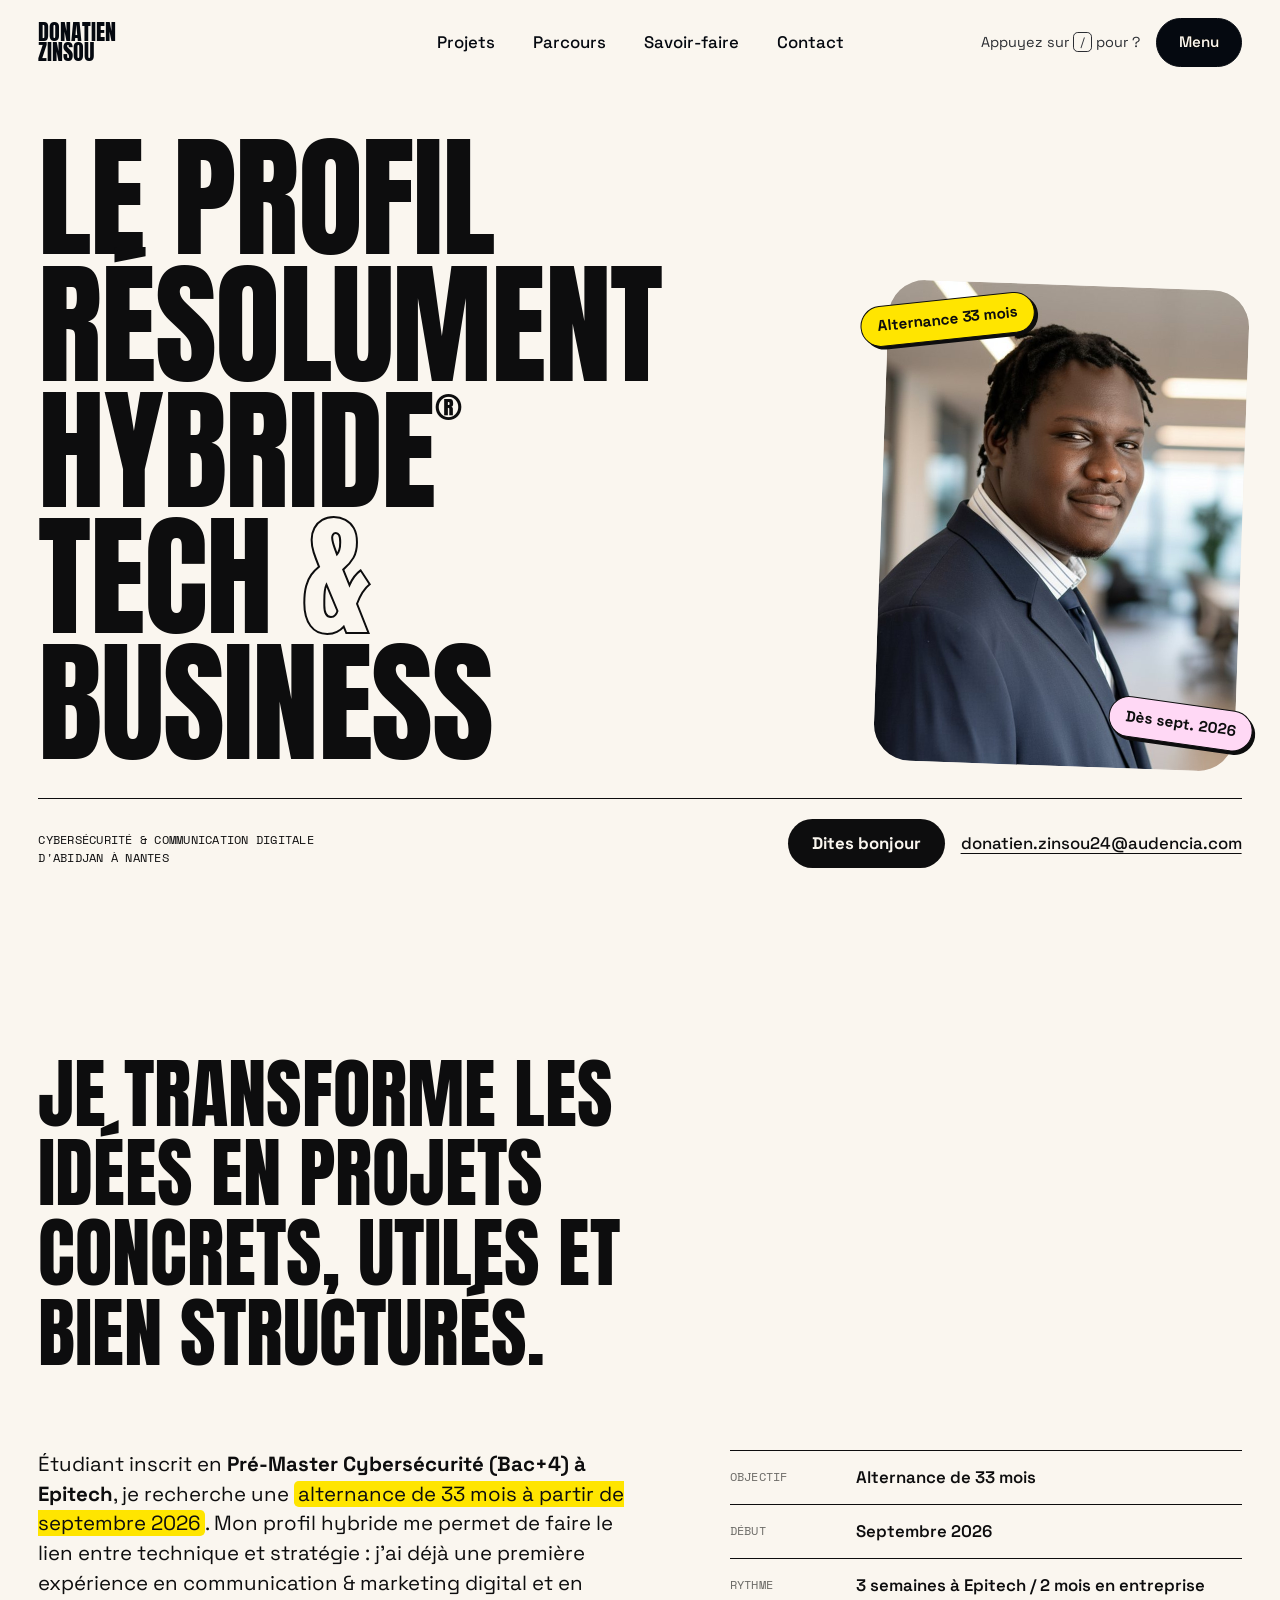
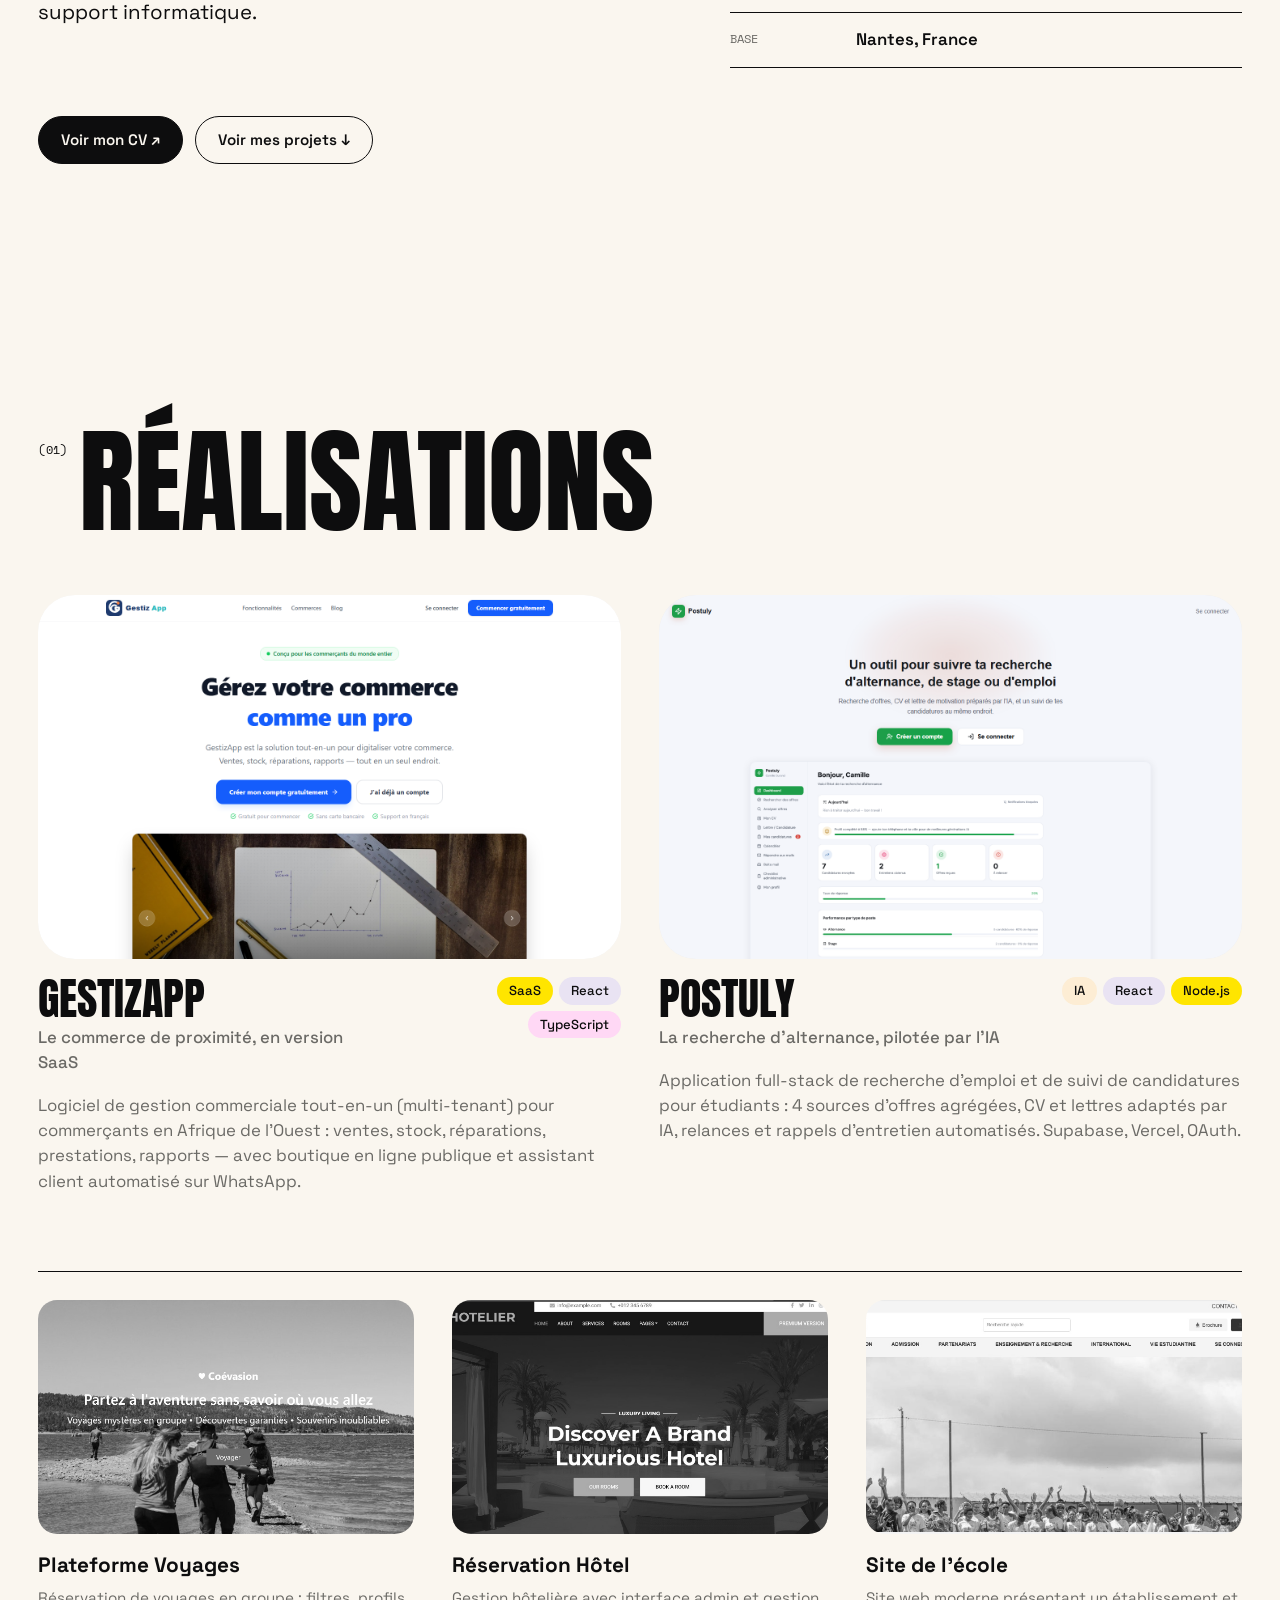
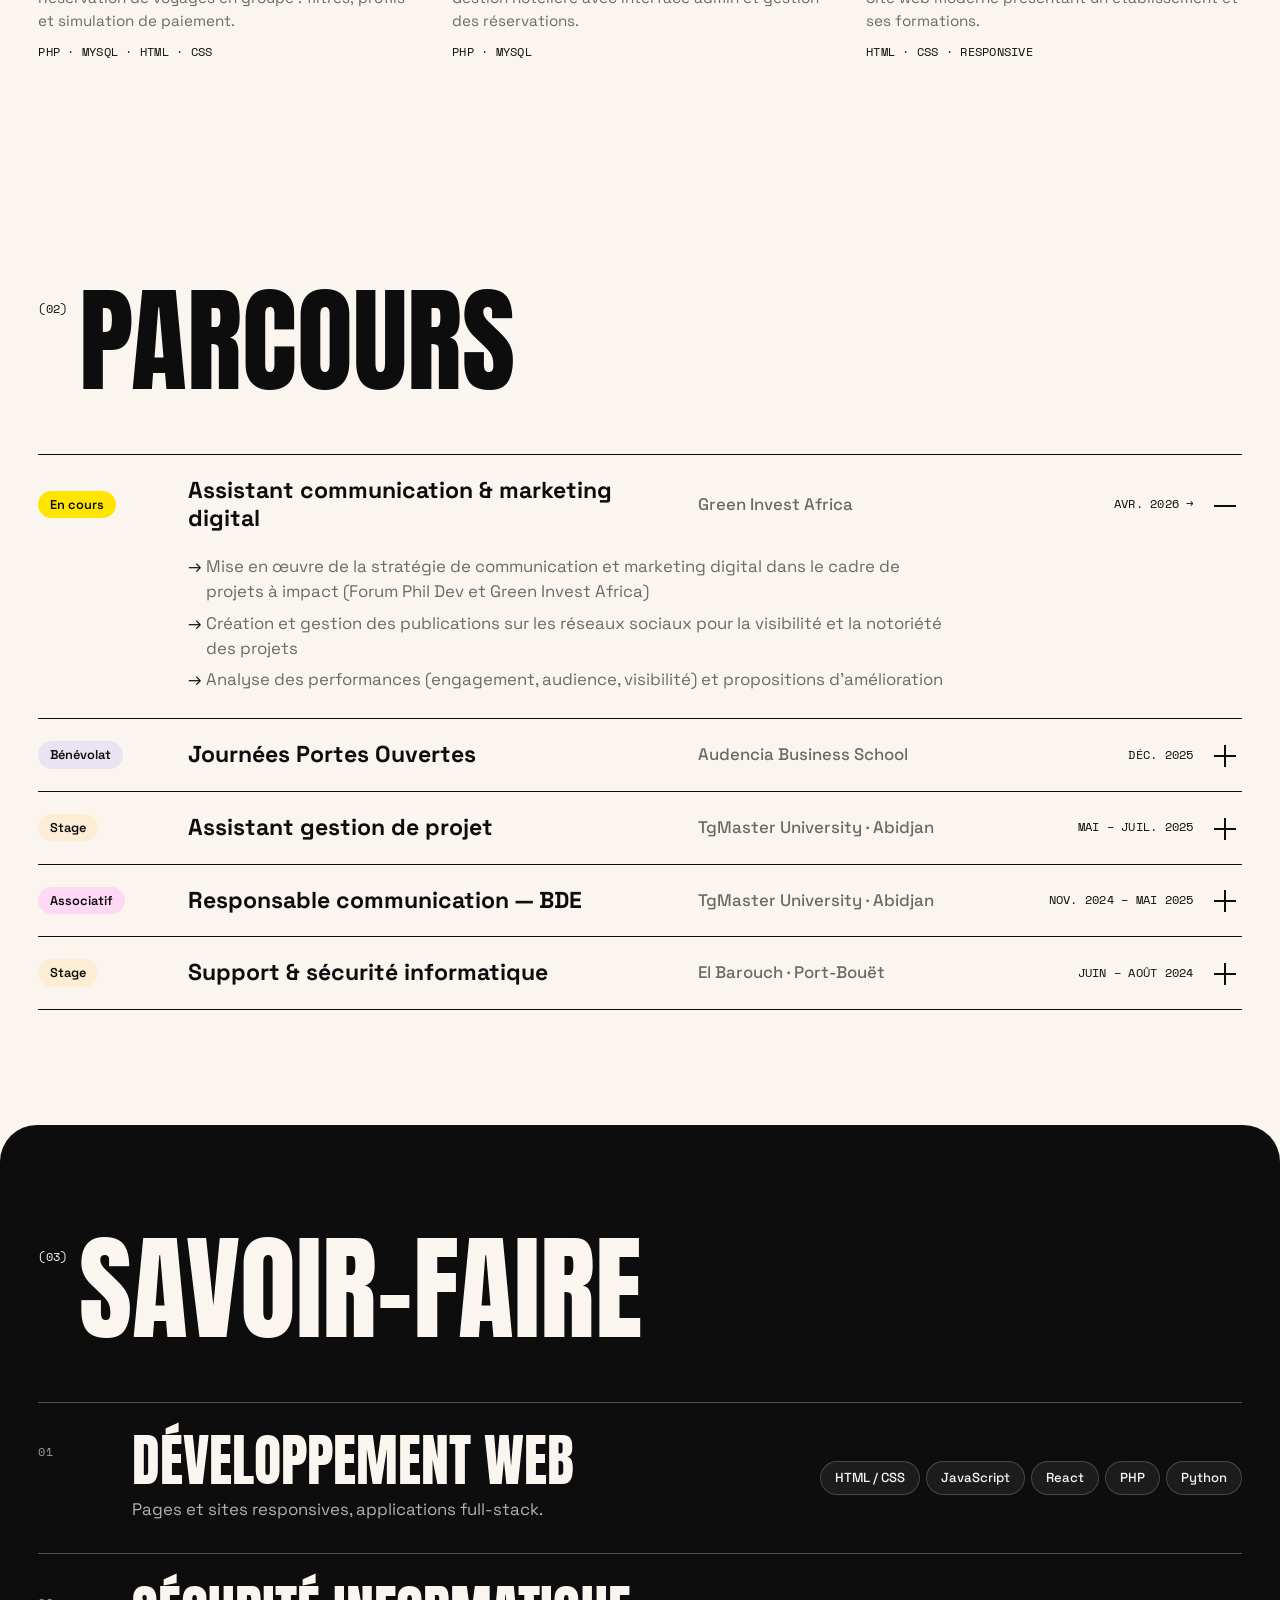
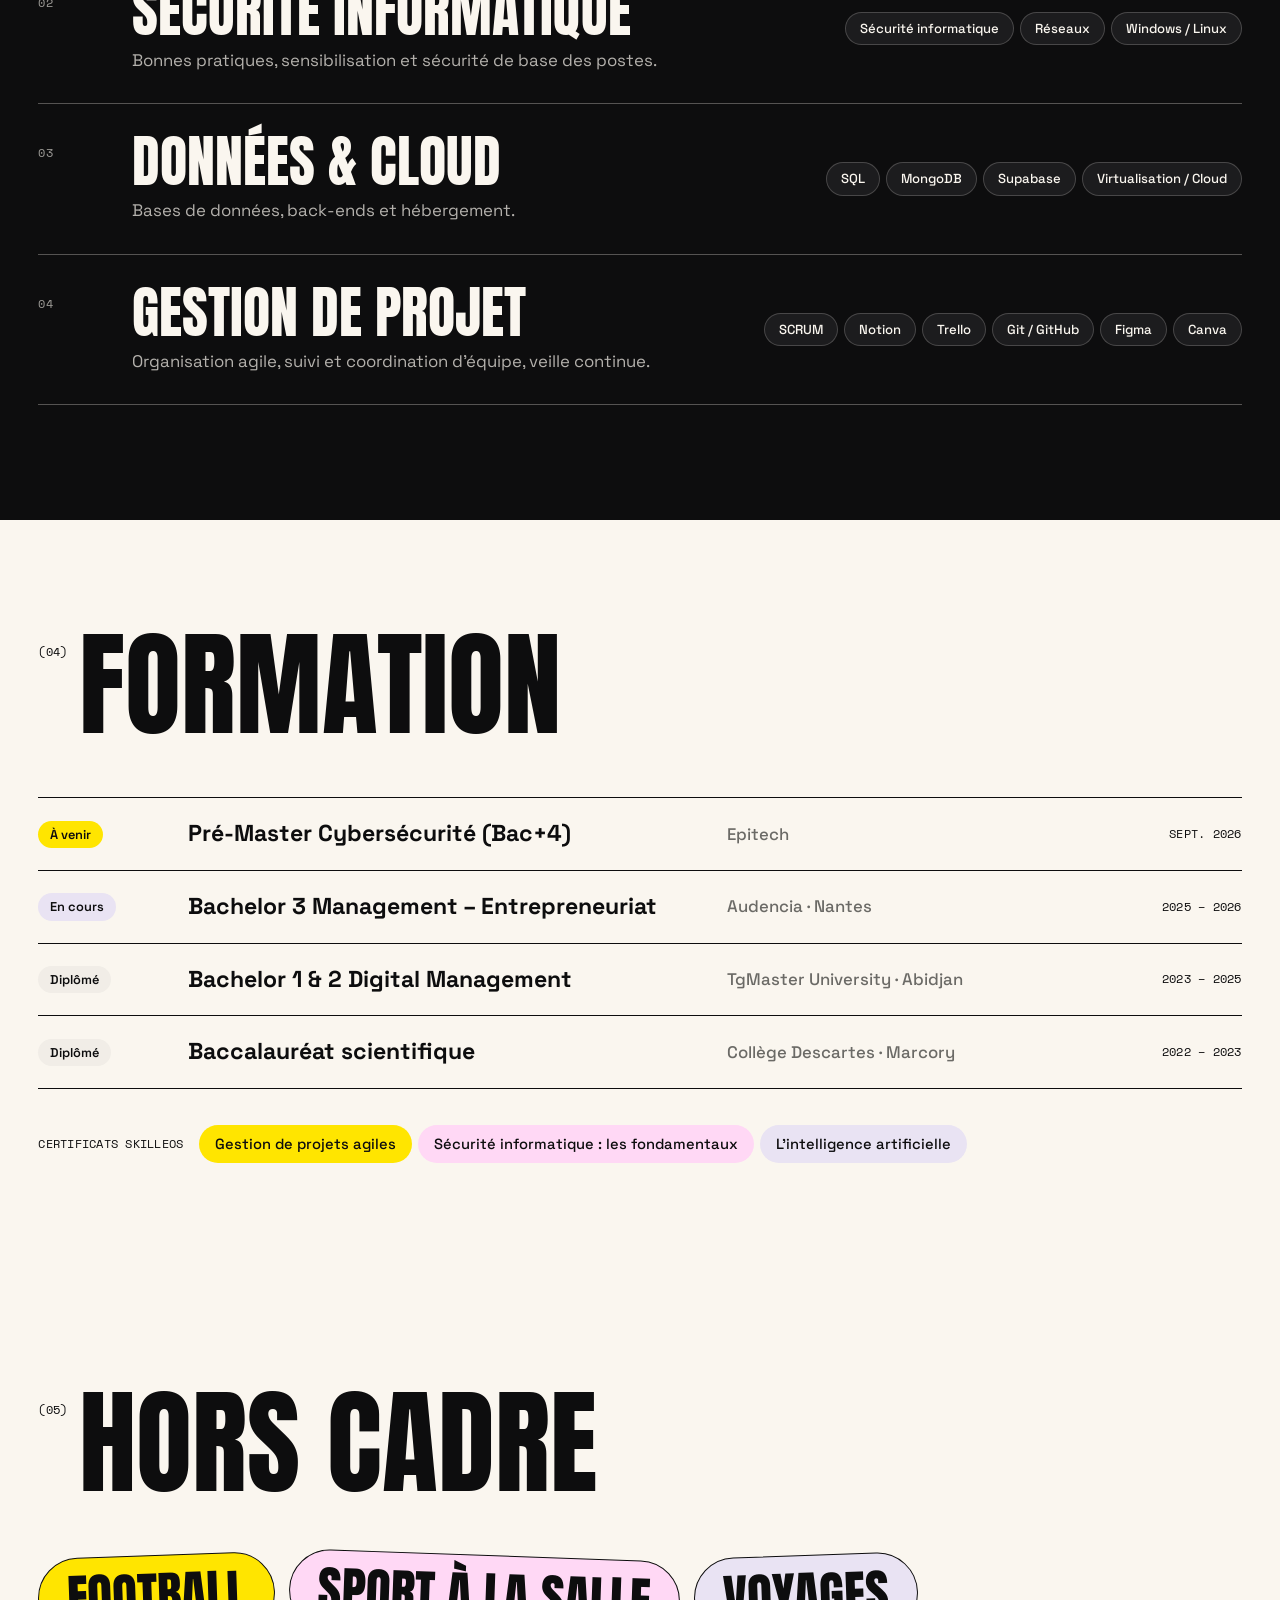
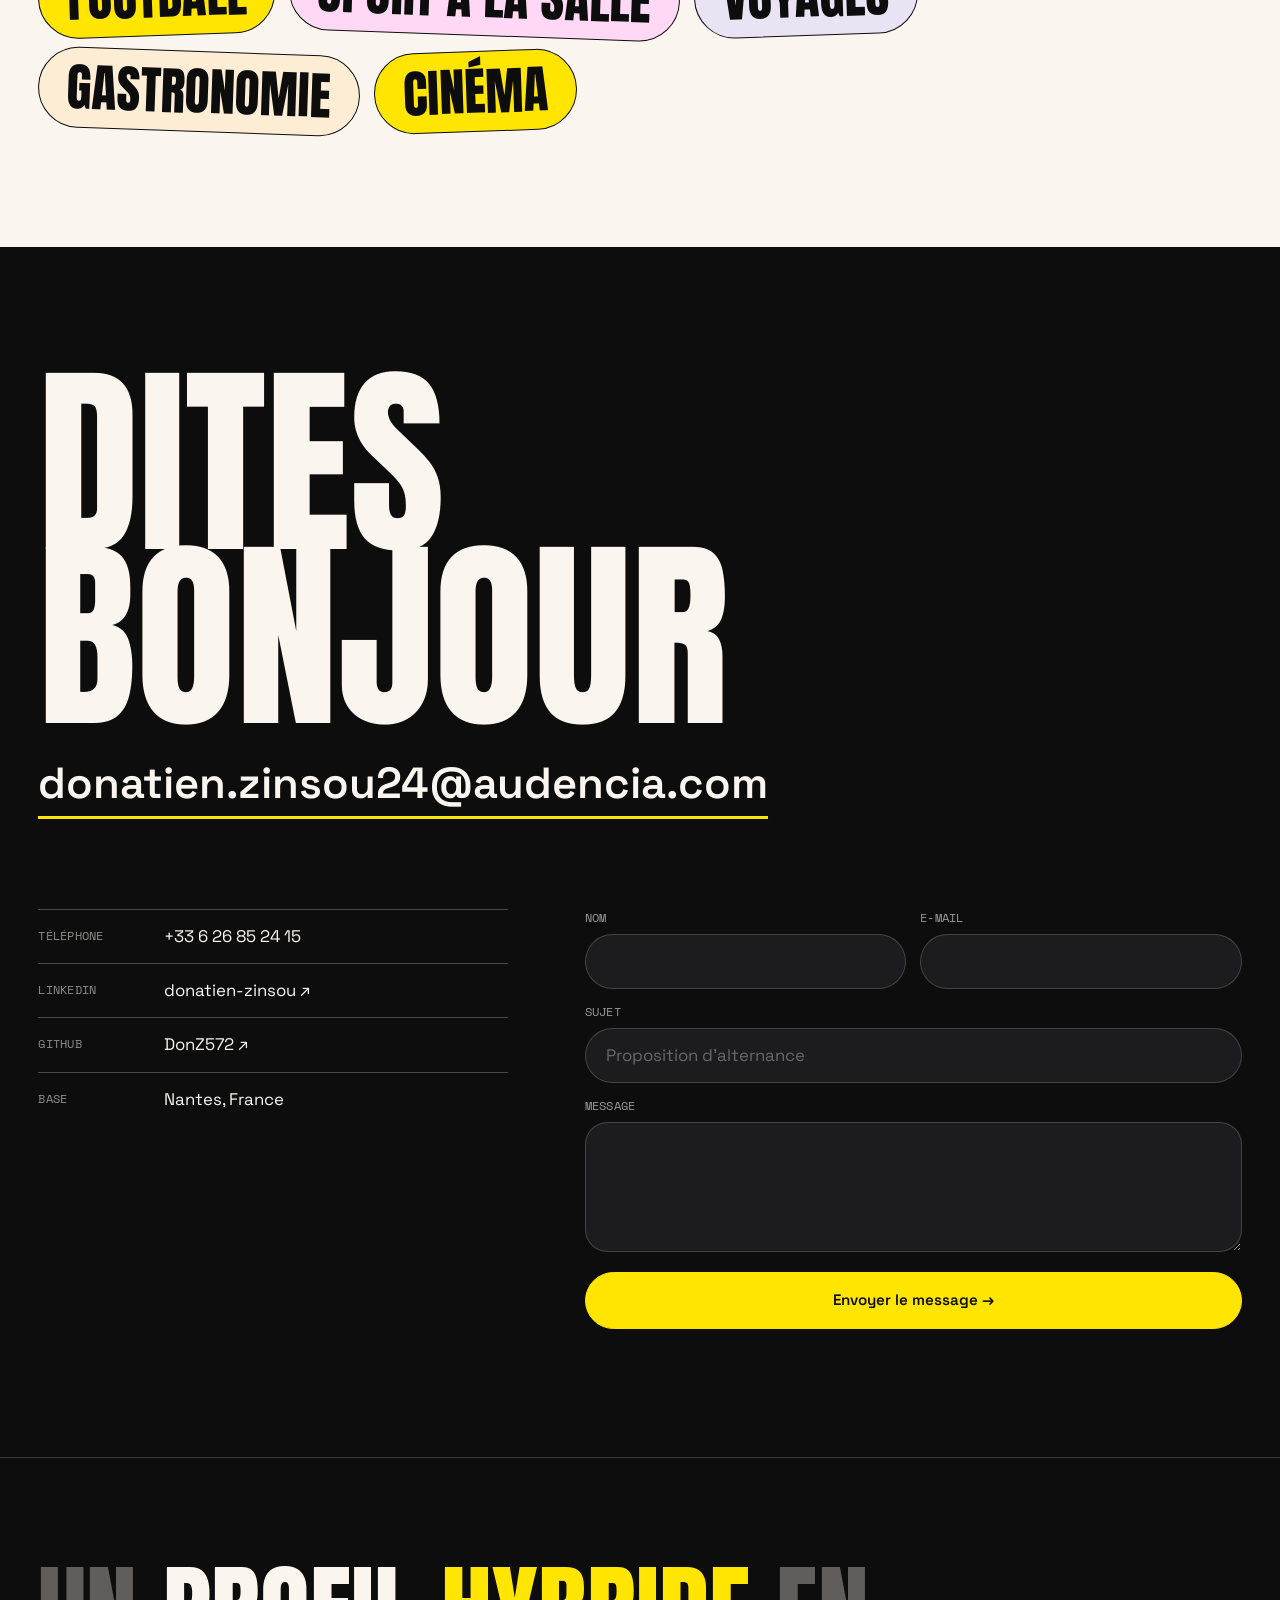
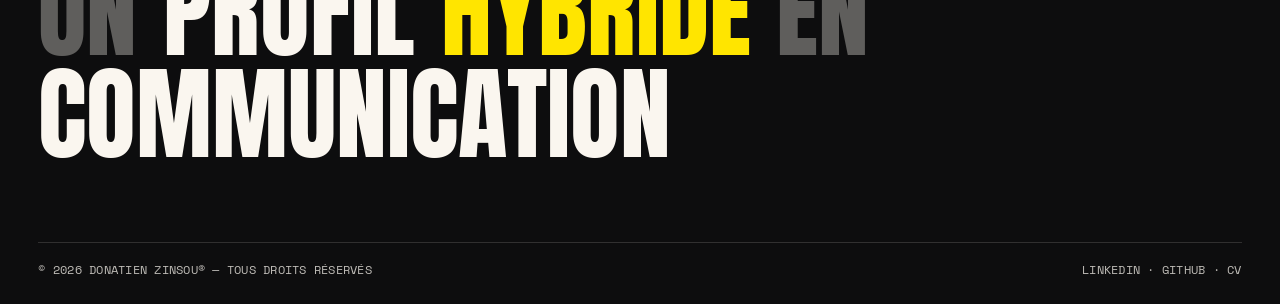
==== index.html @ 2433e243 "Création du portfolio" ====
<!DOCTYPE html>
<html lang="fr">

<head>
    <meta charset="UTF-8">
    <meta name="viewport" content="width=device-width, initial-scale=1.0">

    <title>Donatien Zinsou | Portfolio</title>

    <!-- SEO -->
    <meta name="description" content="Portfolio de Donatien Zinsou — Cybersécurité & communication digitale. À la recherche d'une alternance de 33 mois à partir de septembre 2026.">
    <meta name="author" content="Donatien Zinsou">

    <!-- POLICES -->
    <link rel="preconnect" href="https://fonts.googleapis.com">
    <link rel="preconnect" href="https://fonts.gstatic.com" crossorigin>
    <link rel="stylesheet" href="https://fonts.googleapis.com/css2?family=Anton&family=Space+Grotesk:wght@400;500;600;700&family=Space+Mono:wght@400;700&display=swap">

    <!-- CSS -->
    <link rel="stylesheet" href="assets/Css/studio.css">

    <!-- Le loader n'apparaît que si le JS est actif -->
    <script>
        document.documentElement.classList.add('js');

        // Toujours démarrer en haut de page à l'actualisation
        // (un lien externe vers #section, comme « Retour aux projets », reste respecté)
        const isReload = performance.getEntriesByType('navigation')[0]?.type === 'reload';
        if ('scrollRestoration' in history) history.scrollRestoration = 'manual';
        if (isReload && location.hash) history.replaceState(null, '', location.pathname + location.search);
        if (isReload || !location.hash) window.scrollTo(0, 0);

        // Filets de sécurité : fin du chargement et retour depuis le cache du navigateur
        const toTop = () => { if (!window.showContactMessage && (isReload || !location.hash)) window.scrollTo(0, 0); };
        window.addEventListener('load', toTop);
        window.addEventListener('pageshow', event => { if (event.persisted) toTop(); });

        // Exception : après l'envoi du formulaire, on affiche le message de confirmation
        window.showContactMessage = false;
    </script>
    <script defer src="assets/js/studio.js"></script>
</head>

<body>

    <!--  LOADER  -->
    <div class="loader" id="loader" aria-hidden="true">
        <span>Chargement</span>
        <span>Un instant</span>
        <span>SVP</span>
    </div>

    <!--  EN-TÊTE  -->
    <header class="header">
        <a class="logo" href="#hero" aria-label="Donatien Zinsou, accueil">
            <span>Donatien</span>
            <span>Zinsou</span>
        </a>

        <nav class="nav" aria-label="Navigation principale">
            <a href="#projects">Projets</a>
            <a href="#experience">Parcours</a>
            <a href="#skills">Savoir-faire</a>
            <a href="#contact">Contact</a>
        </nav>

        <div class="header-right">
            <button class="hint" type="button" data-terminal-open>Appuyez sur <kbd>/</kbd> pour ?</button>
            <button class="pill-btn pill-dark" type="button" id="menu-open" aria-expanded="false" aria-controls="menu">Menu</button>
        </div>
    </header>

    <!--  MENU PLEIN ÉCRAN  -->
    <div class="menu" id="menu" hidden>
        <div class="menu-top">
            <span class="mono">Menu</span>
            <button class="pill-btn" type="button" id="menu-close">Fermer</button>
        </div>
        <nav class="menu-links" aria-label="Menu">
            <a href="#hero">Accueil</a>
            <a href="#projects">Projets</a>
            <a href="#experience">Parcours</a>
            <a href="#skills">Savoir-faire</a>
            <a href="#education">Formation</a>
            <a href="#contact">Contact</a>
        </nav>
        <div class="menu-bottom">
            <div>
                <span class="mono">Suivre</span>
                <a href="https://www.linkedin.com/in/donatien-zinsou/" target="_blank" rel="noopener noreferrer">LinkedIn</a>
                <a href="https://github.com/DonZ572" target="_blank" rel="noopener noreferrer">GitHub</a>
            </div>
            <div>
                <span class="mono">Écrire</span>
                <a href="mailto:donatien.zinsou24@audencia.com">donatien.zinsou24@audencia.com</a>
            </div>
            <button class="pill-btn" type="button" data-terminal-open>Ouvrir le terminal <kbd>/</kbd></button>
        </div>
    </div>

    <!--  TERMINAL DE COMMANDES  -->
    <div class="terminal" id="terminal" role="dialog" aria-modal="true" aria-labelledby="terminal-title" hidden>
        <div class="terminal-box">
            <div class="terminal-head">
                <span class="mono" id="terminal-title">DZ — Terminal de commandes</span>
                <button class="terminal-x" type="button" data-terminal-close aria-label="Fermer le terminal">Échap</button>
            </div>
            <form class="terminal-form" id="terminal-form" autocomplete="off">
                <label for="terminal-input" class="terminal-prompt">:/</label>
                <input id="terminal-input" type="text" placeholder="Entrez une commande" spellcheck="false">
            </form>
            <p class="terminal-help">Tapez une commande et voyez où elle vous mène… ou choisissez-en une ci-dessous.</p>
            <ul class="terminal-cmds" id="terminal-cmds"></ul>
            <p class="terminal-out mono" id="terminal-out" role="status" aria-live="polite"></p>
        </div>
    </div>

    <main>

        <!--  HERO  -->
        <section class="hero" id="hero">
            <h1 class="hero-title" aria-label="Le profil résolument hybride, tech et business">
                <span class="line"><span>Le profil</span></span>
                <span class="line"><span>Résolument</span></span>
                <span class="line"><span>Hybride<sup>®</sup></span></span>
                <span class="line"><span>Tech <em>&amp;</em> Business</span></span>
            </h1>

            <figure class="hero-photo">
                <img src="assets/img/image1.jpg" alt="Portrait de Donatien Zinsou">
                <span class="sticker sticker-yellow">Alternance 33 mois</span>
                <span class="sticker sticker-pink">Dès sept. 2026</span>
            </figure>

            <div class="hero-foot">
                <p class="mono">Cybersécurité &amp; communication digitale<br>D'Abidjan à Nantes</p>

                <a class="say-hi" href="mailto:donatien.zinsou24@audencia.com">
                    <span class="say-hi-label">
                        <span>Dites bonjour</span>
                        <span>Akwaba</span>
                    </span>
                    <span class="say-hi-mail">donatien.zinsou24@audencia.com</span>
                </a>
            </div>
        </section>

        <!--  INTRO  -->
        <section class="intro" id="about">
            <h2 class="intro-title">Je transforme les idées en projets concrets, utiles et bien structurés.</h2>

            <div class="intro-grid">
                <p>
                    Étudiant inscrit en <strong>Pré-Master Cybersécurité (Bac+4) à Epitech</strong>, je recherche une
                    <mark class="hl-yellow">alternance de 33 mois à partir de septembre 2026</mark>.
                    Mon profil hybride me permet de faire le lien entre technique et stratégie : j'ai déjà une première
                    expérience en communication &amp; marketing digital et en support informatique.
                </p>

                <dl class="facts">
                    <div><dt class="mono">Objectif</dt><dd>Alternance de 33 mois</dd></div>
                    <div><dt class="mono">Début</dt><dd>Septembre 2026</dd></div>
                    <div><dt class="mono">Rythme</dt><dd>3 semaines à Epitech / 2 mois en entreprise</dd></div>
                    <div><dt class="mono">Base</dt><dd>Nantes, France</dd></div>
                </dl>
            </div>

            <div class="intro-actions">
                <a href="assets/cv/cv.pdf" class="pill-btn pill-dark" target="_blank" rel="noopener noreferrer">Voir mon CV ↗</a>
                <a href="#projects" class="pill-btn">Voir mes projets ↓</a>
            </div>
        </section>

        <!--  PROJETS  -->
        <section class="block" id="projects">
            <header class="block-head">
                <span class="mono">(01)</span>
                <h2>Réalisations</h2>
            </header>

            <div class="works">
                <a class="work" href="https://gestizapp.com" target="_blank" rel="noopener noreferrer">
                    <div class="work-img"><img src="assets/img/gestizapp.png" alt="" loading="lazy"></div>
                    <div class="work-info">
                        <div>
                            <h3>GestizApp</h3>
                            <p>Le commerce de proximité, en version SaaS</p>
                        </div>
                        <ul class="tags"><li class="t-yellow">SaaS</li><li class="t-lilac">React</li><li class="t-pink">TypeScript</li></ul>
                    </div>
                    <p class="work-desc">Logiciel de gestion commerciale tout-en-un (multi-tenant) pour commerçants en Afrique de l'Ouest : ventes, stock, réparations, prestations, rapports — avec boutique en ligne publique et assistant client automatisé sur WhatsApp.</p>
                </a>

                <a class="work" href="https://postulyjob.vercel.app/" target="_blank" rel="noopener noreferrer">
                    <div class="work-img"><img src="assets/img/postuly.png" alt="" loading="lazy"></div>
                    <div class="work-info">
                        <div>
                            <h3>Postuly</h3>
                            <p>La recherche d'alternance, pilotée par l'IA</p>
                        </div>
                        <ul class="tags"><li class="t-peach">IA</li><li class="t-lilac">React</li><li class="t-yellow">Node.js</li></ul>
                    </div>
                    <p class="work-desc">Application full-stack de recherche d'emploi et de suivi de candidatures pour étudiants : 4 sources d'offres agrégées, CV et lettres adaptés par IA, relances et rappels d'entretien automatisés. Supabase, Vercel, OAuth.</p>
                </a>
            </div>

            <ul class="works-small">
                <li>
                    <a href="projects/voyages.html">
                        <img src="assets/img/projet1.jpg" alt="" loading="lazy">
                        <span class="ws-title">Plateforme Voyages</span>
                        <span class="ws-desc">Réservation de voyages en groupe : filtres, profils et simulation de paiement.</span>
                        <span class="mono">PHP · MySQL · HTML · CSS</span>
                    </a>
                </li>
                <li>
                    <a href="projects/hotel.html">
                        <img src="assets/img/hotel.jpg" alt="" loading="lazy">
                        <span class="ws-title">Réservation Hôtel</span>
                        <span class="ws-desc">Gestion hôtelière avec interface admin et gestion des réservations.</span>
                        <span class="mono">PHP · MySQL</span>
                    </a>
                </li>
                <li>
                    <a href="projects/cisco.html">
                        <img src="assets/img/site-ecole.jpg" alt="" loading="lazy">
                        <span class="ws-title">Site de l'école</span>
                        <span class="ws-desc">Site web moderne présentant un établissement et ses formations.</span>
                        <span class="mono">HTML · CSS · Responsive</span>
                    </a>
                </li>
            </ul>
        </section>

        <!--  PARCOURS  -->
        <section class="block" id="experience">
            <header class="block-head">
                <span class="mono">(02)</span>
                <h2>Parcours</h2>
            </header>

            <div class="rows">
                <details class="row" open>
                    <summary>
                        <span class="row-cat t-yellow">En cours</span>
                        <span class="row-title">Assistant communication &amp; marketing digital</span>
                        <span class="row-org">Green Invest Africa</span>
                        <span class="row-date mono">Avr. 2026 →</span>
                        <span class="row-plus" aria-hidden="true"></span>
                    </summary>
                    <ul class="row-body">
                        <li>Mise en œuvre de la stratégie de communication et marketing digital dans le cadre de projets à impact (Forum Phil Dev et Green Invest Africa)</li>
                        <li>Création et gestion des publications sur les réseaux sociaux pour la visibilité et la notoriété des projets</li>
                        <li>Analyse des performances (engagement, audience, visibilité) et propositions d'amélioration</li>
                    </ul>
                </details>

                <details class="row">
                    <summary>
                        <span class="row-cat t-lilac">Bénévolat</span>
                        <span class="row-title">Journées Portes Ouvertes</span>
                        <span class="row-org">Audencia Business School</span>
                        <span class="row-date mono">Déc. 2025</span>
                        <span class="row-plus" aria-hidden="true"></span>
                    </summary>
                    <ul class="row-body">
                        <li>Accueil et orientation des visiteurs</li>
                        <li>Distribution de prospectus et information sur les programmes</li>
                        <li>Gestion des flux via scan de QR codes (inscriptions et suivi des participants)</li>
                    </ul>
                </details>

                <details class="row">
                    <summary>
                        <span class="row-cat t-peach">Stage</span>
                        <span class="row-title">Assistant gestion de projet</span>
                        <span class="row-org">TgMaster University · Abidjan</span>
                        <span class="row-date mono">Mai – juil. 2025</span>
                        <span class="row-plus" aria-hidden="true"></span>
                    </summary>
                    <ul class="row-body">
                        <li>Suivi des plannings et coordination des équipes (respect des délais)</li>
                        <li>Tests et validation d'outils numériques</li>
                        <li>Rédaction de cahiers des charges (besoins techniques et fonctionnels)</li>
                        <li>Reporting hebdomadaire des activités</li>
                    </ul>
                </details>

                <details class="row">
                    <summary>
                        <span class="row-cat t-pink">Associatif</span>
                        <span class="row-title">Responsable communication — BDE</span>
                        <span class="row-org">TgMaster University · Abidjan</span>
                        <span class="row-date mono">Nov. 2024 – mai 2025</span>
                        <span class="row-plus" aria-hidden="true"></span>
                    </summary>
                    <div class="row-body">
                        <p class="row-stat"><strong>1 000 → 3 900</strong> abonnés en 6 mois</p>
                        <ul>
                            <li>Création de contenus réguliers (visuels, annonces, événements)</li>
                            <li>Gestion de la communication interne et externe</li>
                            <li>Organisation et promotion d'événements</li>
                        </ul>
                    </div>
                </details>

                <details class="row">
                    <summary>
                        <span class="row-cat t-peach">Stage</span>
                        <span class="row-title">Support &amp; sécurité informatique</span>
                        <span class="row-org">El Barouch · Port-Bouët</span>
                        <span class="row-date mono">Juin – août 2024</span>
                        <span class="row-plus" aria-hidden="true"></span>
                    </summary>
                    <ul class="row-body">
                        <li>Support informatique de premier niveau</li>
                        <li>Bonnes pratiques de cybersécurité (accès et mots de passe)</li>
                        <li>Sensibilisation aux risques de phishing</li>
                        <li>Documentation des incidents</li>
                    </ul>
                </details>
            </div>
        </section>

        <!--  SAVOIR-FAIRE  -->
        <section class="block block-dark" id="skills">
            <header class="block-head">
                <span class="mono">(03)</span>
                <h2>Savoir-faire</h2>
            </header>

            <ol class="services">
                <li>
                    <span class="mono">01</span>
                    <h3>Développement web</h3>
                    <p>Pages et sites responsives, applications full-stack.</p>
                    <ul class="tags"><li>HTML / CSS</li><li>JavaScript</li><li>React</li><li>PHP</li><li>Python</li></ul>
                </li>
                <li>
                    <span class="mono">02</span>
                    <h3>Sécurité informatique</h3>
                    <p>Bonnes pratiques, sensibilisation et sécurité de base des postes.</p>
                    <ul class="tags"><li>Sécurité informatique</li><li>Réseaux</li><li>Windows / Linux</li></ul>
                </li>
                <li>
                    <span class="mono">03</span>
                    <h3>Données &amp; cloud</h3>
                    <p>Bases de données, back-ends et hébergement.</p>
                    <ul class="tags"><li>SQL</li><li>MongoDB</li><li>Supabase</li><li>Virtualisation / Cloud</li></ul>
                </li>
                <li>
                    <span class="mono">04</span>
                    <h3>Gestion de projet</h3>
                    <p>Organisation agile, suivi et coordination d'équipe, veille continue.</p>
                    <ul class="tags"><li>SCRUM</li><li>Notion</li><li>Trello</li><li>Git / GitHub</li><li>Figma</li><li>Canva</li></ul>
                </li>
            </ol>
        </section>

        <!--  FORMATION  -->
        <section class="block" id="education">
            <header class="block-head">
                <span class="mono">(04)</span>
                <h2>Formation</h2>
            </header>

            <div class="rows rows-static">
                <div class="row">
                    <div class="row-line">
                        <span class="row-cat t-yellow">À venir</span>
                        <span class="row-title">Pré-Master Cybersécurité (Bac+4)</span>
                        <span class="row-org">Epitech</span>
                        <span class="row-date mono">Sept. 2026</span>
                    </div>
                </div>
                <div class="row">
                    <div class="row-line">
                        <span class="row-cat t-lilac">En cours</span>
                        <span class="row-title">Bachelor 3 Management – Entrepreneuriat</span>
                        <span class="row-org">Audencia · Nantes</span>
                        <span class="row-date mono">2025 – 2026</span>
                    </div>
                </div>
                <div class="row">
                    <div class="row-line">
                        <span class="row-cat">Diplômé</span>
                        <span class="row-title">Bachelor 1 &amp; 2 Digital Management</span>
                        <span class="row-org">TgMaster University · Abidjan</span>
                        <span class="row-date mono">2023 – 2025</span>
                    </div>
                </div>
                <div class="row">
                    <div class="row-line">
                        <span class="row-cat">Diplômé</span>
                        <span class="row-title">Baccalauréat scientifique</span>
                        <span class="row-org">Collège Descartes · Marcory</span>
                        <span class="row-date mono">2022 – 2023</span>
                    </div>
                </div>
            </div>

            <div class="certs">
                <span class="mono">Certificats Skilleos</span>
                <ul class="tags">
                    <li class="t-yellow">Gestion de projets agiles</li>
                    <li class="t-pink">Sécurité informatique : les fondamentaux</li>
                    <li class="t-lilac">L'intelligence artificielle</li>
                </ul>
            </div>
        </section>

        <!--  HORS CADRE  -->
        <section class="block" id="interests">
            <header class="block-head">
                <span class="mono">(05)</span>
                <h2>Hors cadre</h2>
            </header>

            <ul class="stickers">
                <li class="t-yellow">Football</li>
                <li class="t-pink">Sport à la salle</li>
                <li class="t-lilac">Voyages</li>
                <li class="t-peach">Gastronomie</li>
                <li class="t-yellow">Cinéma</li>
            </ul>
        </section>

        <!--  CONTACT  -->
        <section class="contact" id="contact">
            <h2 class="contact-title">Dites<br>bonjour</h2>
            <a class="contact-mail" href="mailto:donatien.zinsou24@audencia.com">donatien.zinsou24@audencia.com</a>

            <div class="contact-grid">
                <dl class="contact-list">
                    <div><dt class="mono">Téléphone</dt><dd><a href="tel:+33626852415">+33 6 26 85 24 15</a></dd></div>
                    <div><dt class="mono">LinkedIn</dt><dd><a href="https://www.linkedin.com/in/donatien-zinsou/" target="_blank" rel="noopener noreferrer">donatien-zinsou ↗</a></dd></div>
                    <div><dt class="mono">GitHub</dt><dd><a href="https://github.com/DonZ572" target="_blank" rel="noopener noreferrer">DonZ572 ↗</a></dd></div>
                    <div><dt class="mono">Base</dt><dd>Nantes, France</dd></div>
                </dl>

                <form class="form" data-mailto="donatien.zinsou24@audencia.com">
                    
                    
                    <label><span class="mono">Nom</span><input type="text" name="name" value="" maxlength="255" autocomplete="name" required></label>
                    <label><span class="mono">E-mail</span><input type="email" name="email" value="" maxlength="255" autocomplete="email" required></label>
                    <label class="wide"><span class="mono">Sujet</span><input type="text" name="subject" value="" maxlength="255" placeholder="Proposition d'alternance"></label>
                    <label class="wide"><span class="mono">Message</span><textarea name="message" rows="4" maxlength="5000" required></textarea></label>
                    <button type="submit" class="pill-btn pill-dark wide">Envoyer le message →</button>
                </form>
            </div>
        </section>

    </main>

    <!--  PIED DE PAGE : NUAGE DE MOTS  -->
    <footer class="footer">
        <p class="cloud" aria-label="Un étudiant curieux en cybersécurité">
            <span>Un</span>
            <span class="cloud-word" data-words="Étudiant|Profil|Alternant">Étudiant</span>
            <span class="cloud-word" data-words="Curieux|Hybride|Organisé|Motivé|Collaboratif">Curieux</span>
            <span>en</span>
            <span class="cloud-word" data-words="Cybersécurité|Communication|Développement|Gestion de projet">Cybersécurité</span>
        </p>

        <div class="footer-bar">
            <span class="mono">© 2026 Donatien Zinsou® — Tous droits réservés</span>
            <span class="mono">
                <a href="https://www.linkedin.com/in/donatien-zinsou/" target="_blank" rel="noopener noreferrer">LinkedIn</a> ·
                <a href="https://github.com/DonZ572" target="_blank" rel="noopener noreferrer">GitHub</a> ·
                <a href="assets/cv/cv.pdf" target="_blank" rel="noopener noreferrer">CV</a>
            </span>
            <button class="mono link-btn" type="button" id="clear-fx" hidden>Effacer les effets</button>
        </div>
    </footer>

</body>

</html>
---- assets/Css/studio.css ----
/* ==========================================================
   PORTFOLIO DONATIEN ZINSOU — style « studio »
   Crème + noir, titres condensés géants, accents pastel,
   boutons pilule, terminal de commandes, nuage de mots.
   ========================================================== */

*,
*::before,
*::after {
    margin: 0;
    padding: 0;
    box-sizing: border-box;
}

:root {
    --cream: #faf6ef;
    --cream-2: #f1ede7;
    --black: #0d0d0e;
    --black-2: #1c1c1e;
    --grey: #6b6a66;
    --line: rgba(13, 13, 14, 0.14);

    --yellow: #ffe500;
    --yellow-soft: #fff490;
    --pink: #ffd8f5;
    --lilac: #e9e3f3;
    --peach: #fdedd4;

    --display: "Anton", "Impact", sans-serif;
    --text: "Space Grotesk", system-ui, sans-serif;
    --mono: "Space Mono", ui-monospace, monospace;

    --pad: clamp(16px, 3vw, 40px);
    --radius: 2.3rem;
    --ease: cubic-bezier(0.65, 0, 0.35, 1);
    --ease-out: cubic-bezier(0.2, 0.8, 0.2, 1);
}

html {
    scroll-behavior: smooth;
    transition: filter 0.4s;
}

/* Effets du terminal */
html.fx-bw {
    filter: grayscale(1);
}

html.fx-negative {
    filter: invert(1) hue-rotate(180deg);
}

body {
    font-family: var(--text);
    font-size: 1.05rem;
    line-height: 1.5;
    color: var(--black);
    background: var(--cream);
    -webkit-font-smoothing: antialiased;
}

img {
    display: block;
    max-width: 100%;
}

a {
    color: inherit;
    text-decoration: none;
}

ul,
ol {
    list-style: none;
}

button {
    font: inherit;
    color: inherit;
}

::selection {
    background: var(--yellow);
    color: var(--black);
}

:focus-visible {
    outline: 2px solid var(--black);
    outline-offset: 3px;
}

kbd {
    display: inline-grid;
    place-items: center;
    min-width: 1.5em;
    padding: 0 0.3em;
    font-family: var(--mono);
    font-size: 0.85em;
    border: 1px solid currentColor;
    border-radius: 0.3rem;
}

.mono {
    font-family: var(--mono);
    font-size: 0.78rem;
    letter-spacing: 0.02em;
    text-transform: uppercase;
}

/* Pastilles pastel */
.t-yellow.t-yellow { background: var(--yellow); }
.t-pink.t-pink { background: var(--pink); }
.t-lilac.t-lilac { background: var(--lilac); }
.t-peach.t-peach { background: var(--peach); }

.pill-btn {
    display: inline-flex;
    align-items: center;
    justify-content: center;
    gap: 8px;
    padding: 12px 22px;
    font-size: 0.95rem;
    font-weight: 600;
    background: transparent;
    border: 1.5px solid var(--black);
    border-radius: 99rem;
    cursor: pointer;
    transition: background 0.25s, color 0.25s, transform 0.25s var(--ease-out);
}

.pill-btn:hover {
    background: var(--black);
    color: var(--cream);
}

.pill-dark {
    background: var(--black);
    color: var(--cream);
}

.pill-dark:hover {
    background: var(--yellow);
    color: var(--black);
    border-color: var(--yellow);
}

.tags {
    display: flex;
    flex-wrap: wrap;
    gap: 6px;
}

.tags li {
    padding: 4px 12px;
    font-size: 0.82rem;
    font-weight: 500;
    border-radius: 99rem;
    background: var(--cream-2);
}

/* ---------- Loader ---------- */

.loader {
    display: none;
}

.js .loader {
    position: fixed;
    inset: 0;
    z-index: 300;
    display: flex;
    flex-direction: column;
    justify-content: center;
    align-items: center;
    background: var(--black);
    color: var(--cream);
    font-family: var(--display);
    font-size: clamp(3rem, 12vw, 10rem);
    line-height: 0.9;
    text-transform: uppercase;
    transition: transform 0.8s var(--ease);
}

.loader span {
    opacity: 0;
    animation: blink-in 0.9s steps(1) forwards;
}

.loader span:nth-child(2) { animation-delay: 0.25s; }
.loader span:nth-child(3) { animation-delay: 0.5s; color: var(--yellow); }

@keyframes blink-in {
    0% { opacity: 0; }
    20% { opacity: 1; }
    30% { opacity: 0; }
    45%, 100% { opacity: 1; }
}

.loader.done {
    transform: translateY(-100%);
}

/* ---------- En-tête ---------- */

.header {
    position: fixed;
    inset: 0 0 auto 0;
    z-index: 100;
    display: grid;
    grid-template-columns: 1fr auto 1fr;
    align-items: center;
    gap: 16px;
    padding: 18px var(--pad);
    color: #fff;
    mix-blend-mode: difference;
}

.logo {
    display: flex;
    flex-direction: column;
    font-family: var(--display);
    font-size: 1.35rem;
    line-height: 0.95;
    text-transform: uppercase;
}

.nav {
    display: flex;
    gap: 4px;
}

.nav a {
    padding: 8px 16px;
    font-weight: 500;
    border: 1.5px solid transparent;
    border-radius: 99rem;
    transition: border-color 0.2s;
}

.nav a:hover {
    border-color: currentColor;
}

.header-right {
    display: flex;
    justify-content: flex-end;
    align-items: center;
    gap: 16px;
}

.hint {
    font-size: 0.9rem;
    background: none;
    border: 0;
    cursor: pointer;
    opacity: 0.85;
}

.header .pill-btn {
    border-color: #fff;
    background: #fff;
    color: #000;
}

.header .pill-btn:hover {
    background: transparent;
    color: #fff;
}

/* ---------- Menu plein écran ---------- */

.menu {
    position: fixed;
    inset: 0;
    z-index: 150;
    display: flex;
    flex-direction: column;
    justify-content: space-between;
    padding: 18px var(--pad) 32px;
    color: var(--cream);
    background: var(--black);
}

.menu[hidden] {
    display: none;
}

.menu-top {
    display: flex;
    justify-content: space-between;
    align-items: center;
}

.menu-top .pill-btn {
    border-color: var(--cream);
}

.menu-top .pill-btn:hover {
    background: var(--cream);
    color: var(--black);
}

.menu-links {
    display: flex;
    flex-direction: column;
}

.menu-links a {
    font-family: var(--display);
    font-size: clamp(3rem, 11vw, 8rem);
    line-height: 0.95;
    text-transform: uppercase;
    transition: color 0.2s, padding 0.3s var(--ease-out);
}

.menu-links a:hover {
    color: var(--yellow);
    padding-left: 0.2em;
}

.menu-bottom {
    display: flex;
    flex-wrap: wrap;
    justify-content: space-between;
    align-items: flex-end;
    gap: 24px;
}

.menu-bottom div {
    display: flex;
    flex-direction: column;
    gap: 4px;
}

.menu-bottom .mono {
    opacity: 0.55;
}

.menu-bottom a:hover {
    color: var(--yellow);
}

.menu-bottom .pill-btn {
    border-color: var(--cream);
}

.menu-bottom .pill-btn:hover {
    background: var(--cream);
    color: var(--black);
}

/* ---------- Terminal ---------- */

.terminal {
    position: fixed;
    inset: 0;
    z-index: 200;
    display: grid;
    place-items: center;
    padding: 16px;
    background: rgba(13, 13, 14, 0.55);
    backdrop-filter: blur(6px);
}

.terminal[hidden] {
    display: none;
}

.terminal-box {
    width: min(640px, 100%);
    padding: 22px;
    color: var(--cream);
    background: var(--black);
    border-radius: 1.4rem;
    box-shadow: 0 30px 80px rgba(0, 0, 0, 0.4);
}

.terminal-head {
    display: flex;
    justify-content: space-between;
    align-items: center;
    margin-bottom: 18px;
    opacity: 0.7;
}

.terminal-x {
    font-family: var(--mono);
    font-size: 0.75rem;
    text-transform: uppercase;
    background: none;
    border: 1px solid currentColor;
    border-radius: 99rem;
    padding: 2px 10px;
    cursor: pointer;
}

.terminal-form {
    display: flex;
    align-items: center;
    gap: 10px;
    padding-bottom: 14px;
    border-bottom: 1px solid rgba(250, 246, 239, 0.2);
}

.terminal-prompt {
    font-family: var(--mono);
    font-size: 1.4rem;
    color: var(--yellow);
}

.terminal-form input {
    flex: 1;
    font-family: var(--mono);
    font-size: 1.3rem;
    color: var(--cream);
    background: none;
    border: 0;
    outline: none;
}

.terminal-form input::placeholder {
    color: rgba(250, 246, 239, 0.35);
}

.terminal-help {
    margin: 14px 0;
    font-size: 0.9rem;
    opacity: 0.6;
}

.terminal-cmds {
    display: flex;
    flex-wrap: wrap;
    gap: 8px;
}

.terminal-cmds button {
    padding: 6px 14px;
    font-family: var(--mono);
    font-size: 0.85rem;
    color: var(--cream);
    background: var(--black-2);
    border: 1px solid rgba(250, 246, 239, 0.15);
    border-radius: 99rem;
    cursor: pointer;
    transition: background 0.2s, color 0.2s;
}

.terminal-cmds button:hover,
.terminal-cmds button.is-match {
    color: var(--black);
    background: var(--yellow);
}

.terminal-out {
    min-height: 1.2em;
    margin-top: 14px;
    color: var(--yellow);
}

/* ---------- Hero ---------- */

.hero {
    position: relative;
    display: grid;
    grid-template-columns: 1fr minmax(240px, 30%);
    grid-template-rows: 1fr auto;
    gap: 32px var(--pad);
    min-height: min(100vh, 1000px);
    padding: 120px var(--pad) 32px;
}

.hero-title {
    align-self: end;
    font-family: var(--display);
    font-weight: 400;
    font-size: clamp(3.6rem, 10.5vw, 11.5rem);
    line-height: 0.94;
    letter-spacing: -0.01em;
    text-transform: uppercase;
}

.hero-title .line {
    display: block;
    overflow: hidden;
    padding-top: 0.1em;
    margin-top: -0.1em;
}

.hero-title .line > span {
    display: inline-block;
    transform: translateY(105%);
    transition: transform 0.9s var(--ease-out);
}

.hero-title .line:nth-child(2) > span { transition-delay: 0.08s; }
.hero-title .line:nth-child(3) > span { transition-delay: 0.16s; }
.hero-title .line:nth-child(4) > span { transition-delay: 0.24s; }

.ready .hero-title .line > span,
html:not(.js) .hero-title .line > span {
    transform: none;
}

.hero-title sup {
    font-size: 0.3em;
    vertical-align: top;
    line-height: 1;
}

.hero-title em {
    font-style: normal;
    color: transparent;
    -webkit-text-stroke: 2px var(--black);
}

.hero-photo {
    position: relative;
    align-self: end;
    aspect-ratio: 3 / 4;
    border-radius: var(--radius);
    background: var(--cream-2);
    transform: rotate(2deg);
}

.hero-photo img {
    width: 100%;
    height: 100%;
    object-fit: cover;
    object-position: center 18%;
    border-radius: inherit;
}

.sticker {
    position: absolute;
    padding: 8px 16px;
    font-weight: 700;
    font-size: 0.95rem;
    border-radius: 99rem;
    border: 1.5px solid var(--black);
    white-space: nowrap;
    box-shadow: 3px 3px 0 var(--black);
}

.sticker-yellow {
    top: 18px;
    left: -28px;
    background: var(--yellow);
    transform: rotate(-8deg);
}

.sticker-pink {
    bottom: 26px;
    right: -18px;
    background: var(--pink);
    transform: rotate(6deg);
}

.hero-foot {
    grid-column: 1 / -1;
    display: flex;
    justify-content: space-between;
    align-items: flex-end;
    gap: 24px;
    padding-top: 20px;
    border-top: 1.5px solid var(--black);
}

.say-hi {
    display: flex;
    align-items: center;
    gap: 16px;
}

.say-hi-label {
    position: relative;
    display: grid;
    overflow: hidden;
    padding: 12px 24px;
    font-weight: 700;
    color: var(--cream);
    background: var(--black);
    border-radius: 99rem;
}

.say-hi-label span {
    grid-area: 1 / 1;
    text-align: center;
    transition: transform 0.4s var(--ease);
}

.say-hi-label span:last-child {
    transform: translateY(140%);
    color: var(--yellow);
}

.say-hi:hover .say-hi-label span:first-child {
    transform: translateY(-140%);
}

.say-hi:hover .say-hi-label span:last-child {
    transform: none;
}

.say-hi-mail {
    font-weight: 500;
    text-decoration: underline;
    text-underline-offset: 4px;
}

/* ---------- Intro ---------- */

.intro {
    padding: clamp(80px, 12vw, 160px) var(--pad);
}

.intro-title {
    max-width: 18ch;
    font-family: var(--display);
    font-weight: 400;
    font-size: clamp(2.6rem, 6vw, 6rem);
    line-height: 1.04;
    text-transform: uppercase;
}

.intro-grid {
    display: grid;
    grid-template-columns: 1.2fr 1fr;
    gap: clamp(32px, 6vw, 96px);
    margin-top: clamp(40px, 6vw, 80px);
}

.intro-grid > p {
    font-size: clamp(1.15rem, 1.6vw, 1.45rem);
    line-height: 1.45;
}

mark {
    padding: 0 0.2em;
    color: inherit;
    border-radius: 0.3rem;
}

.hl-yellow {
    background: var(--yellow);
}

.facts div {
    display: grid;
    grid-template-columns: 110px 1fr;
    gap: 16px;
    padding: 14px 0;
    border-top: 1.5px solid var(--black);
}

.facts div:last-child {
    border-bottom: 1.5px solid var(--black);
}

.facts dt {
    padding-top: 3px;
    color: var(--grey);
}

.facts dd {
    font-weight: 600;
}

.intro-actions {
    display: flex;
    flex-wrap: wrap;
    gap: 12px;
    margin-top: 48px;
}

/* ---------- Blocs ---------- */

.block {
    padding: clamp(64px, 9vw, 120px) var(--pad);
}

.block-head {
    display: flex;
    align-items: flex-start;
    gap: 12px;
    margin-bottom: clamp(32px, 5vw, 64px);
}

.block-head h2 {
    font-family: var(--display);
    font-weight: 400;
    font-size: clamp(3.2rem, 9vw, 9rem);
    line-height: 0.85;
    text-transform: uppercase;
}

.block-head .mono {
    padding-top: 0.6em;
}

.block-dark {
    color: var(--cream);
    background: var(--black);
    border-radius: var(--radius) var(--radius) 0 0;
}

.block-dark + .block {
    border-radius: 0;
}

/* Projets */
.works {
    display: grid;
    grid-template-columns: 1fr 1fr;
    gap: var(--pad);
}

.work {
    display: flex;
    flex-direction: column;
    gap: 18px;
}

.work-img {
    aspect-ratio: 16 / 10;
    overflow: hidden;
    background: var(--cream-2);
    border-radius: var(--radius);
}

.work-img img {
    width: 100%;
    height: 100%;
    object-fit: cover;
    object-position: top center;
    transition: transform 0.8s var(--ease-out);
}

.work:hover .work-img img {
    transform: scale(1.04);
}

.work-info {
    display: flex;
    justify-content: space-between;
    align-items: flex-start;
    gap: 16px;
}

.work h3 {
    font-family: var(--display);
    font-weight: 400;
    font-size: clamp(2rem, 3.4vw, 3.2rem);
    line-height: 1;
    text-transform: uppercase;
}

.work-info p {
    margin-top: 4px;
    font-weight: 500;
    color: var(--grey);
}

.work-info .tags {
    justify-content: flex-end;
    max-width: 50%;
}

.work-desc {
    max-width: 60ch;
    color: var(--grey);
}

.works-small {
    display: grid;
    grid-template-columns: repeat(3, 1fr);
    gap: var(--pad);
    margin-top: clamp(48px, 6vw, 80px);
    padding-top: 28px;
    border-top: 1.5px solid var(--black);
}

.works-small a {
    display: flex;
    flex-direction: column;
    gap: 6px;
}

.works-small img {
    aspect-ratio: 16 / 10;
    width: 100%;
    margin-bottom: 10px;
    object-fit: cover;
    object-position: top center;
    border-radius: 1.2rem;
    filter: grayscale(1);
    transition: filter 0.4s;
}

.works-small a:hover img {
    filter: none;
}

.ws-title {
    font-size: 1.3rem;
    font-weight: 700;
}

.ws-desc {
    color: var(--grey);
    font-size: 0.95rem;
}

.works-small .mono {
    margin-top: 4px;
}

/* Lignes (parcours, formation) */
.rows {
    border-top: 1.5px solid var(--black);
}

.row {
    border-bottom: 1.5px solid var(--black);
}

.row summary,
.row-line {
    display: grid;
    grid-template-columns: 130px 1.6fr 1fr 170px 28px;
    align-items: center;
    gap: 20px;
    padding: 22px 0;
    list-style: none;
    cursor: pointer;
}

.row-line {
    grid-template-columns: 130px 1.6fr 1fr 170px;
    cursor: default;
}

.row summary::-webkit-details-marker {
    display: none;
}

.row-cat {
    justify-self: start;
    padding: 4px 12px;
    font-size: 0.8rem;
    font-weight: 600;
    border-radius: 99rem;
    background: var(--cream-2);
}

.row-title {
    font-size: clamp(1.15rem, 1.8vw, 1.6rem);
    font-weight: 700;
    line-height: 1.2;
    transition: transform 0.3s var(--ease-out);
}

.row summary:hover .row-title {
    transform: translateX(8px);
}

.row-org {
    color: var(--grey);
    font-weight: 500;
}

.row-date {
    text-align: right;
}

.row-plus {
    position: relative;
    width: 22px;
    height: 22px;
}

.row-plus::before,
.row-plus::after {
    content: "";
    position: absolute;
    top: 50%;
    left: 0;
    width: 100%;
    height: 2px;
    background: currentColor;
    transition: transform 0.3s var(--ease);
}

.row-plus::after {
    transform: rotate(90deg);
}

.row[open] .row-plus::after {
    transform: rotate(0);
}

.row-body {
    display: grid;
    gap: 6px;
    padding: 0 0 26px calc(130px + 20px);
    max-width: calc(130px + 20px + 70ch);
}

.row-body li,
.row-body ul li {
    position: relative;
    padding-left: 18px;
    color: var(--grey);
}

.row-body li::before {
    content: "→";
    position: absolute;
    left: 0;
    color: var(--black);
}

.row-body ul {
    display: grid;
    gap: 6px;
}

.row-stat {
    margin-bottom: 8px;
    font-size: 1.15rem;
}

.row-stat strong {
    padding: 0 0.25em;
    background: var(--yellow);
    border-radius: 0.3rem;
}

.certs {
    display: flex;
    flex-wrap: wrap;
    align-items: center;
    gap: 16px;
    margin-top: 36px;
}

.certs .tags li {
    padding: 8px 16px;
    font-size: 0.92rem;
}

/* Savoir-faire */
.services {
    border-top: 1.5px solid rgba(250, 246, 239, 0.3);
}

.services li {
    display: grid;
    grid-template-columns: 70px 1fr 1fr;
    grid-template-areas:
        "num title tags"
        "num desc tags";
    column-gap: 24px;
    padding: 30px 0;
    border-bottom: 1.5px solid rgba(250, 246, 239, 0.3);
    transition: color 0.3s;
}

.services .mono {
    grid-area: num;
    padding-top: 0.8em;
    opacity: 0.6;
}

.services h3 {
    grid-area: title;
    font-family: var(--display);
    font-weight: 400;
    font-size: clamp(2rem, 4.4vw, 4.2rem);
    line-height: 1;
    text-transform: uppercase;
    transition: color 0.3s;
}

.services li:hover h3 {
    color: var(--yellow);
}

.services p {
    grid-area: desc;
    margin-top: 8px;
    opacity: 0.7;
}

.services .tags {
    grid-area: tags;
    align-content: center;
    justify-content: flex-end;
}

.services .tags li {
    display: block;
    padding: 6px 14px;
    color: var(--cream);
    background: var(--black-2);
    border: 1px solid rgba(250, 246, 239, 0.2);
}

/* Hors cadre */
.stickers {
    display: flex;
    flex-wrap: wrap;
    gap: 14px;
}

.stickers li {
    padding: 14px 28px;
    font-family: var(--display);
    font-size: clamp(1.8rem, 4vw, 3.4rem);
    line-height: 1;
    text-transform: uppercase;
    border: 1.5px solid var(--black);
    border-radius: 99rem;
    transition: transform 0.3s var(--ease-out);
}

.stickers li:nth-child(odd) { transform: rotate(-2deg); }
.stickers li:nth-child(even) { transform: rotate(2deg); }

.stickers li:hover {
    transform: rotate(0) scale(1.05);
}

/* ---------- Contact ---------- */

.contact {
    padding: clamp(80px, 10vw, 140px) var(--pad);
    color: var(--cream);
    background: var(--black);
}

.contact-title {
    font-family: var(--display);
    font-weight: 400;
    font-size: clamp(4.5rem, 16vw, 16rem);
    line-height: 0.85;
    text-transform: uppercase;
}

.contact-mail {
    display: inline-block;
    margin-top: 28px;
    font-size: clamp(1.3rem, 3.4vw, 2.8rem);
    font-weight: 600;
    word-break: break-word;
    border-bottom: 3px solid var(--yellow);
    transition: color 0.2s;
}

.contact-mail:hover {
    color: var(--yellow);
}

.contact-grid {
    display: grid;
    grid-template-columns: 1fr 1.4fr;
    gap: clamp(40px, 6vw, 96px);
    margin-top: clamp(56px, 7vw, 96px);
}

.contact-list div {
    display: grid;
    grid-template-columns: 110px 1fr;
    gap: 16px;
    padding: 14px 0;
    border-top: 1.5px solid rgba(250, 246, 239, 0.25);
}

.contact-list dt {
    padding-top: 3px;
    opacity: 0.55;
}

.contact-list a:hover {
    color: var(--yellow);
}

.form {
    display: grid;
    grid-template-columns: 1fr 1fr;
    gap: 14px;
}

.form label {
    display: flex;
    flex-direction: column;
    gap: 6px;
}

.form label .mono {
    opacity: 0.6;
}

.form .wide {
    grid-column: 1 / -1;
}

.form input,
.form textarea {
    width: 100%;
    padding: 14px 20px;
    font: inherit;
    color: var(--cream);
    background: var(--black-2);
    border: 1.5px solid rgba(250, 246, 239, 0.18);
    border-radius: 1.4rem;
    resize: vertical;
    transition: border-color 0.2s;
}

.form input {
    border-radius: 99rem;
}

.form input::placeholder,
.form textarea::placeholder {
    color: rgba(250, 246, 239, 0.35);
}

.form input:focus,
.form textarea:focus {
    outline: none;
    border-color: var(--yellow);
}

.form .pill-btn {
    margin-top: 6px;
    padding: 16px;
    color: var(--black);
    background: var(--yellow);
    border-color: var(--yellow);
}

.form .pill-btn:hover {
    color: var(--black);
    background: var(--cream);
    border-color: var(--cream);
}

.form-msg {
    grid-column: 1 / -1;
    padding: 12px 18px;
    font-weight: 500;
    border-radius: 1rem;
}

.form-ok {
    color: var(--black);
    background: var(--yellow);
}

.form-err {
    color: var(--black);
    background: var(--pink);
}

.form-err ul {
    margin-top: 4px;
    padding-left: 18px;
    list-style: disc;
}

/* ---------- Pied de page : nuage de mots ---------- */

.footer {
    padding: clamp(64px, 8vw, 120px) var(--pad) 24px;
    color: var(--cream);
    background: var(--black);
    border-top: 1.5px solid rgba(250, 246, 239, 0.2);
}

.cloud {
    display: flex;
    flex-wrap: wrap;
    align-items: baseline;
    gap: 0 0.25em;
    font-family: var(--display);
    font-size: clamp(2.6rem, 8vw, 8rem);
    line-height: 1;
    text-transform: uppercase;
}

.cloud > span:not(.cloud-word) {
    color: rgba(250, 246, 239, 0.35);
}

.cloud-word {
    display: inline-block;
    transition: opacity 0.25s, transform 0.25s var(--ease);
}

.cloud-word:nth-of-type(3) {
    color: var(--yellow);
}

.cloud-word.swap {
    opacity: 0;
    transform: translateY(-0.2em);
}

.footer-bar {
    display: flex;
    flex-wrap: wrap;
    justify-content: space-between;
    gap: 12px 24px;
    margin-top: clamp(48px, 6vw, 96px);
    padding-top: 18px;
    border-top: 1.5px solid rgba(250, 246, 239, 0.2);
    opacity: 0.75;
}

.footer-bar a:hover {
    color: var(--yellow);
}

.link-btn {
    background: none;
    border: 0;
    text-decoration: underline;
    cursor: pointer;
}

/* ---------- Apparition au scroll ---------- */

.reveal {
    opacity: 0;
    transform: translateY(40px);
    transition: opacity 0.8s var(--ease-out), transform 0.8s var(--ease-out);
}

.reveal.visible {
    opacity: 1;
    transform: none;
}

/* ==========================================================
   RESPONSIVE
   ========================================================== */

@media (max-width: 1024px) {
    .nav,
    .hint {
        display: none;
    }

    .header {
        grid-template-columns: 1fr auto;
    }

    .row summary {
        grid-template-columns: 110px 1fr 140px 24px;
    }

    .row-line {
        grid-template-columns: 110px 1fr 140px;
    }

    .row-org {
        grid-column: 2;
        grid-row: 2;
        margin-top: -14px;
    }

    .row-body {
        padding-left: calc(110px + 20px);
    }

    .services li {
        grid-template-columns: 50px 1fr;
        grid-template-areas:
            "num title"
            "num desc"
            "num tags";
    }

    .services .tags {
        justify-content: flex-start;
        margin-top: 16px;
    }
}

@media (max-width: 760px) {
    .hero {
        grid-template-columns: 1fr;
        grid-template-rows: auto;
        min-height: 0;
        padding-top: 110px;
    }

    .hero-photo {
        width: 72%;
        max-width: 320px;
        justify-self: end;
        margin-right: 18px;
    }

    .hero-foot {
        flex-direction: column;
        align-items: flex-start;
    }

    .say-hi {
        flex-wrap: wrap;
    }

    .intro-grid,
    .works,
    .works-small,
    .contact-grid,
    .form {
        grid-template-columns: 1fr;
    }

    .work-info {
        flex-direction: column;
    }

    .work-info .tags {
        justify-content: flex-start;
        max-width: none;
    }

    .row summary {
        grid-template-columns: 1fr 24px;
        gap: 8px 12px;
    }

    .row-line {
        grid-template-columns: 1fr;
        gap: 8px;
    }

    .row summary > *,
    .row-line > * {
        grid-column: 1;
        grid-row: auto;
        margin: 0;
    }

    .row-plus {
        grid-column: 2 !important;
        grid-row: 1 !important;
    }

    .row-date {
        text-align: left;
    }

    .row-body {
        padding-left: 0;
    }

    .facts div,
    .contact-list div {
        grid-template-columns: 1fr;
        gap: 2px;
    }

    .services li {
        grid-template-columns: 34px 1fr;
        column-gap: 12px;
    }

    .services h3 {
        font-size: 1.85rem;
    }

    .menu-bottom {
        flex-direction: column;
        align-items: flex-start;
    }
}

@media (prefers-reduced-motion: reduce) {
    *,
    *::before,
    *::after {
        animation: none !important;
        transition: none !important;
    }

    html {
        scroll-behavior: auto;
    }

    .js .loader {
        display: none;
    }

    .hero-title .line > span,
    .reveal {
        opacity: 1;
        transform: none;
    }
}
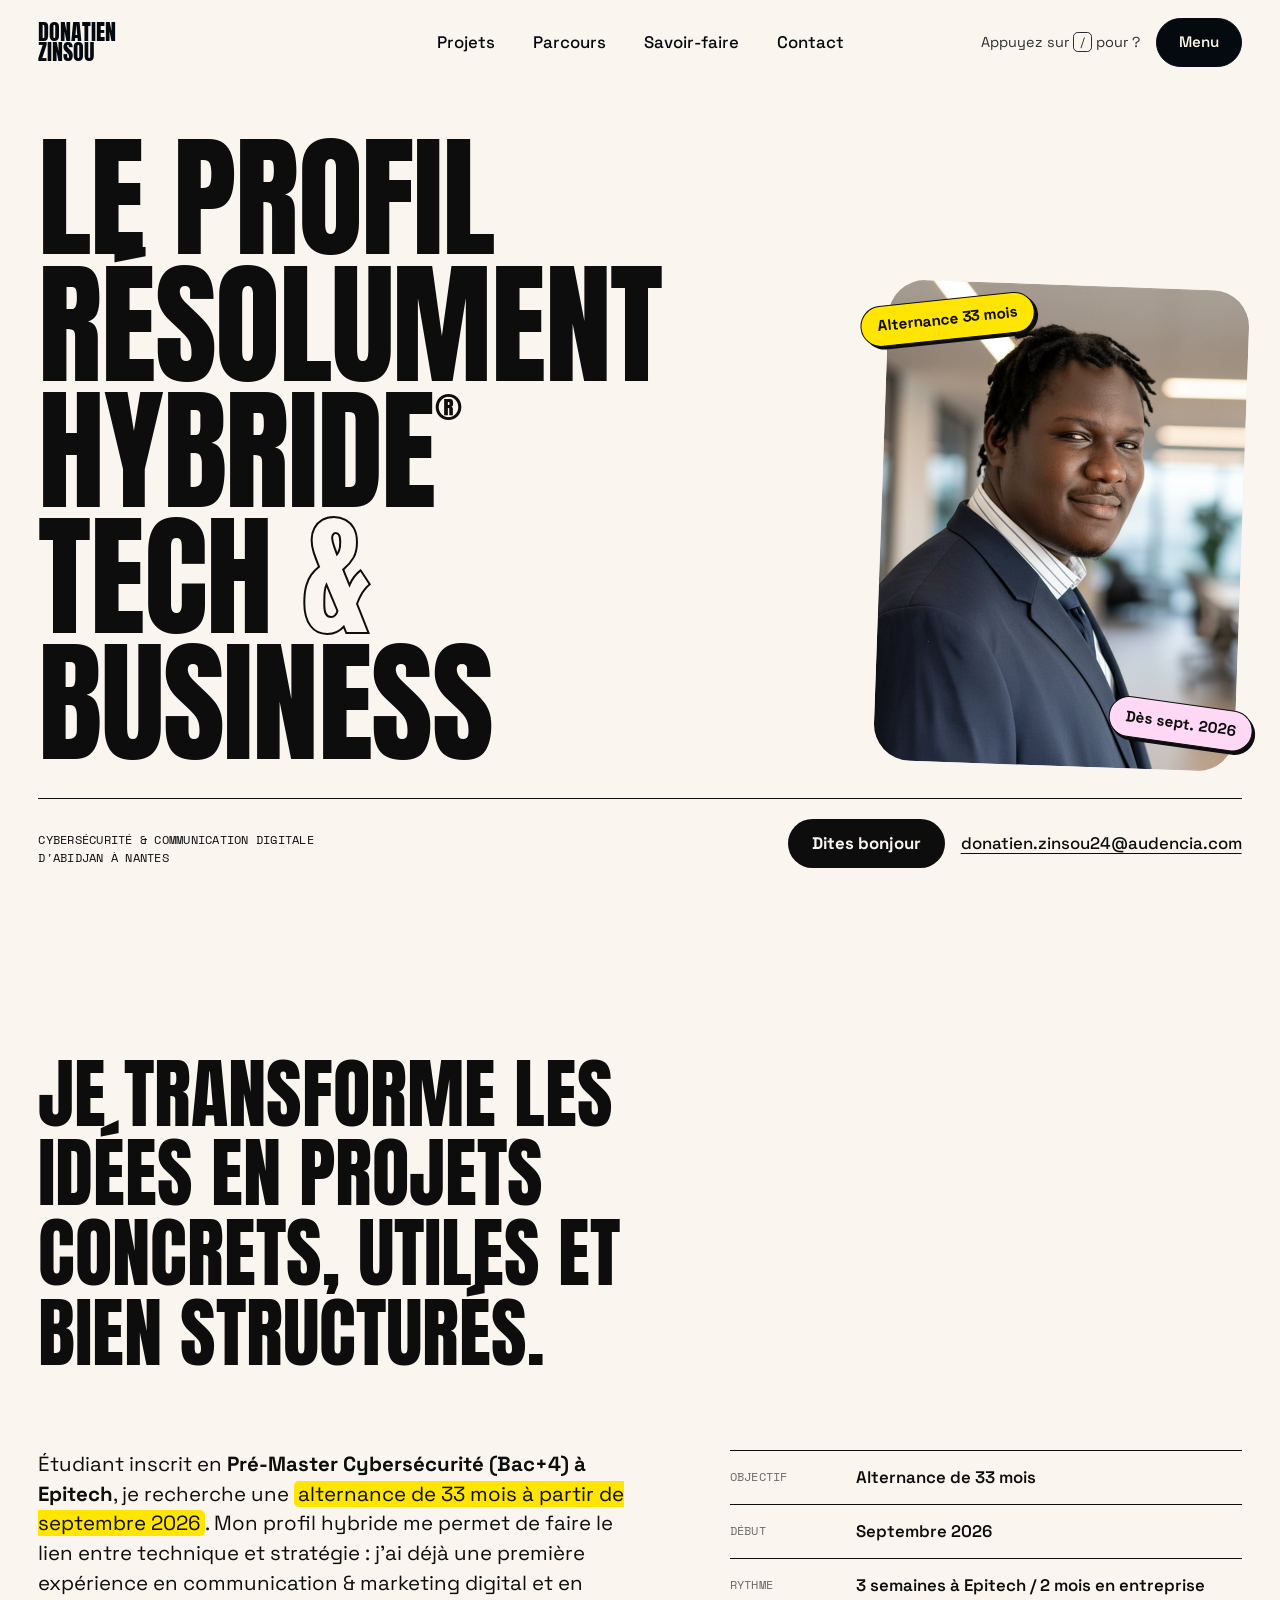
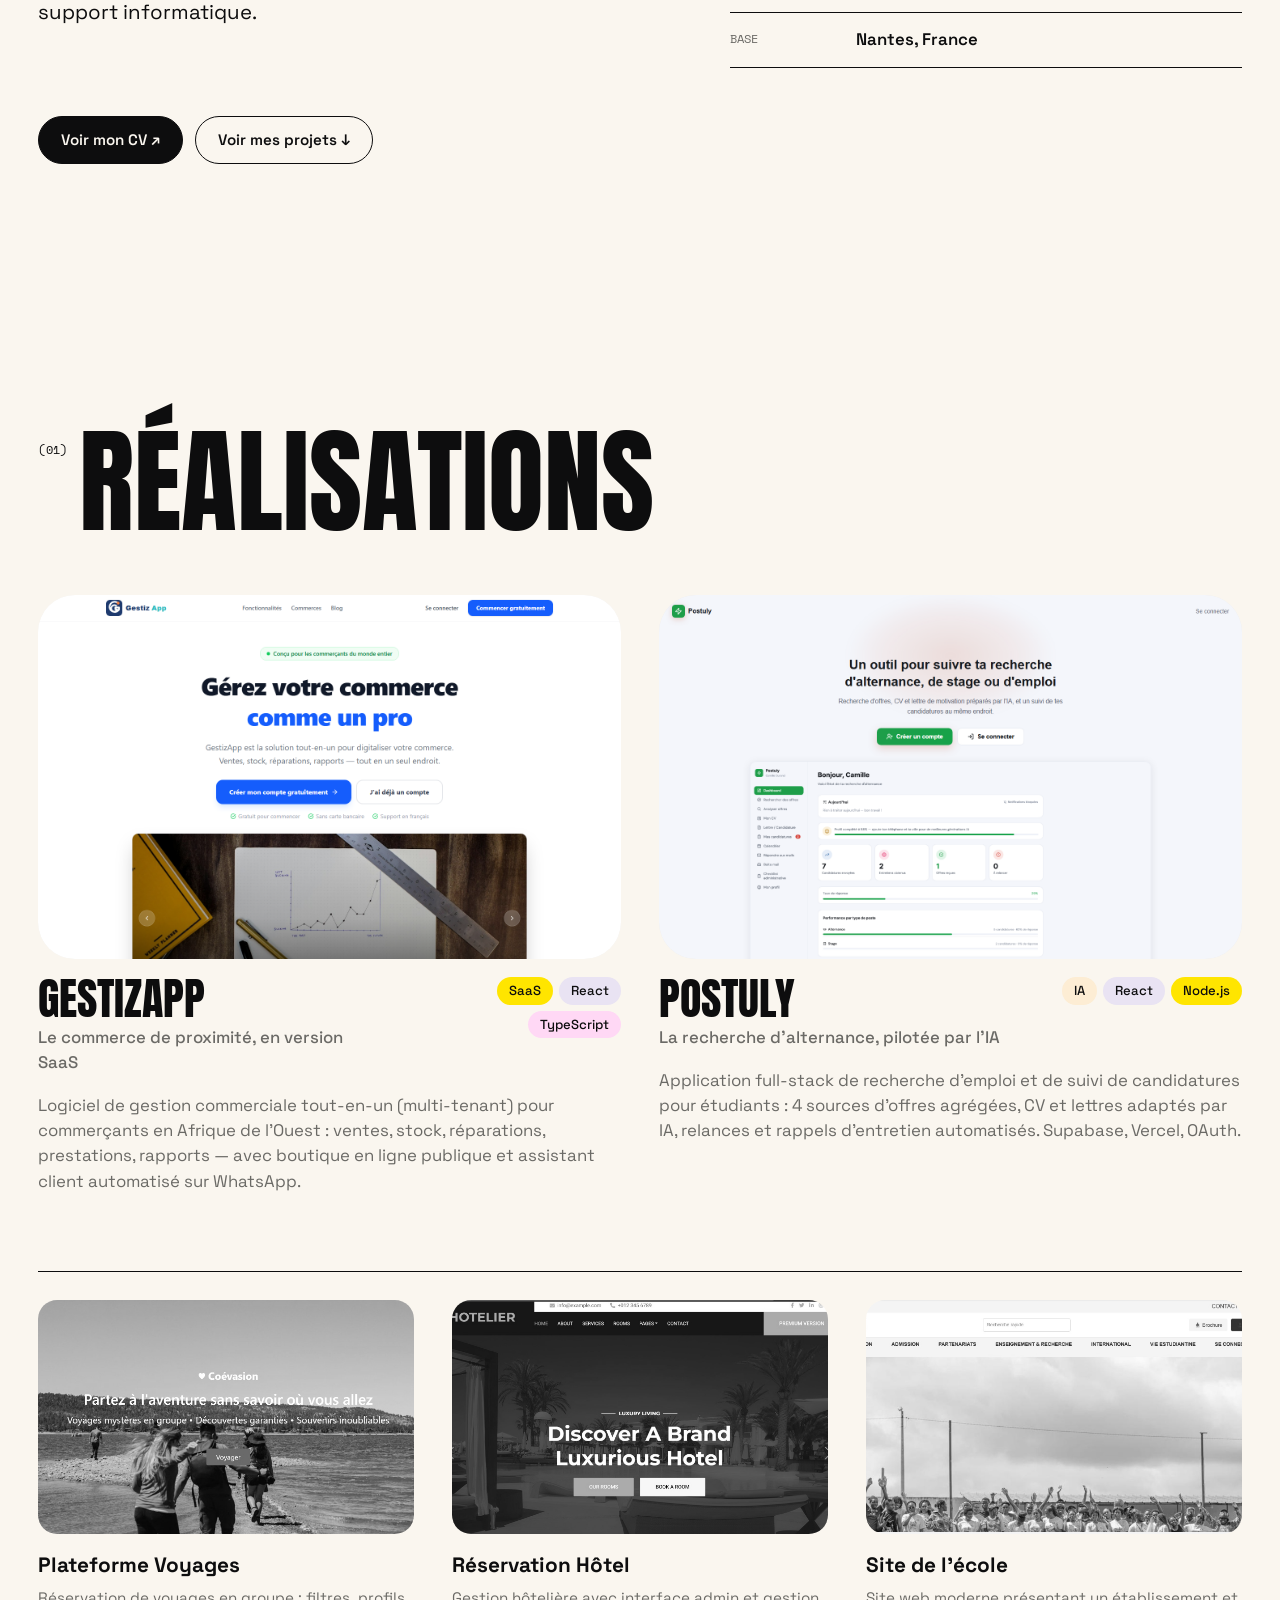
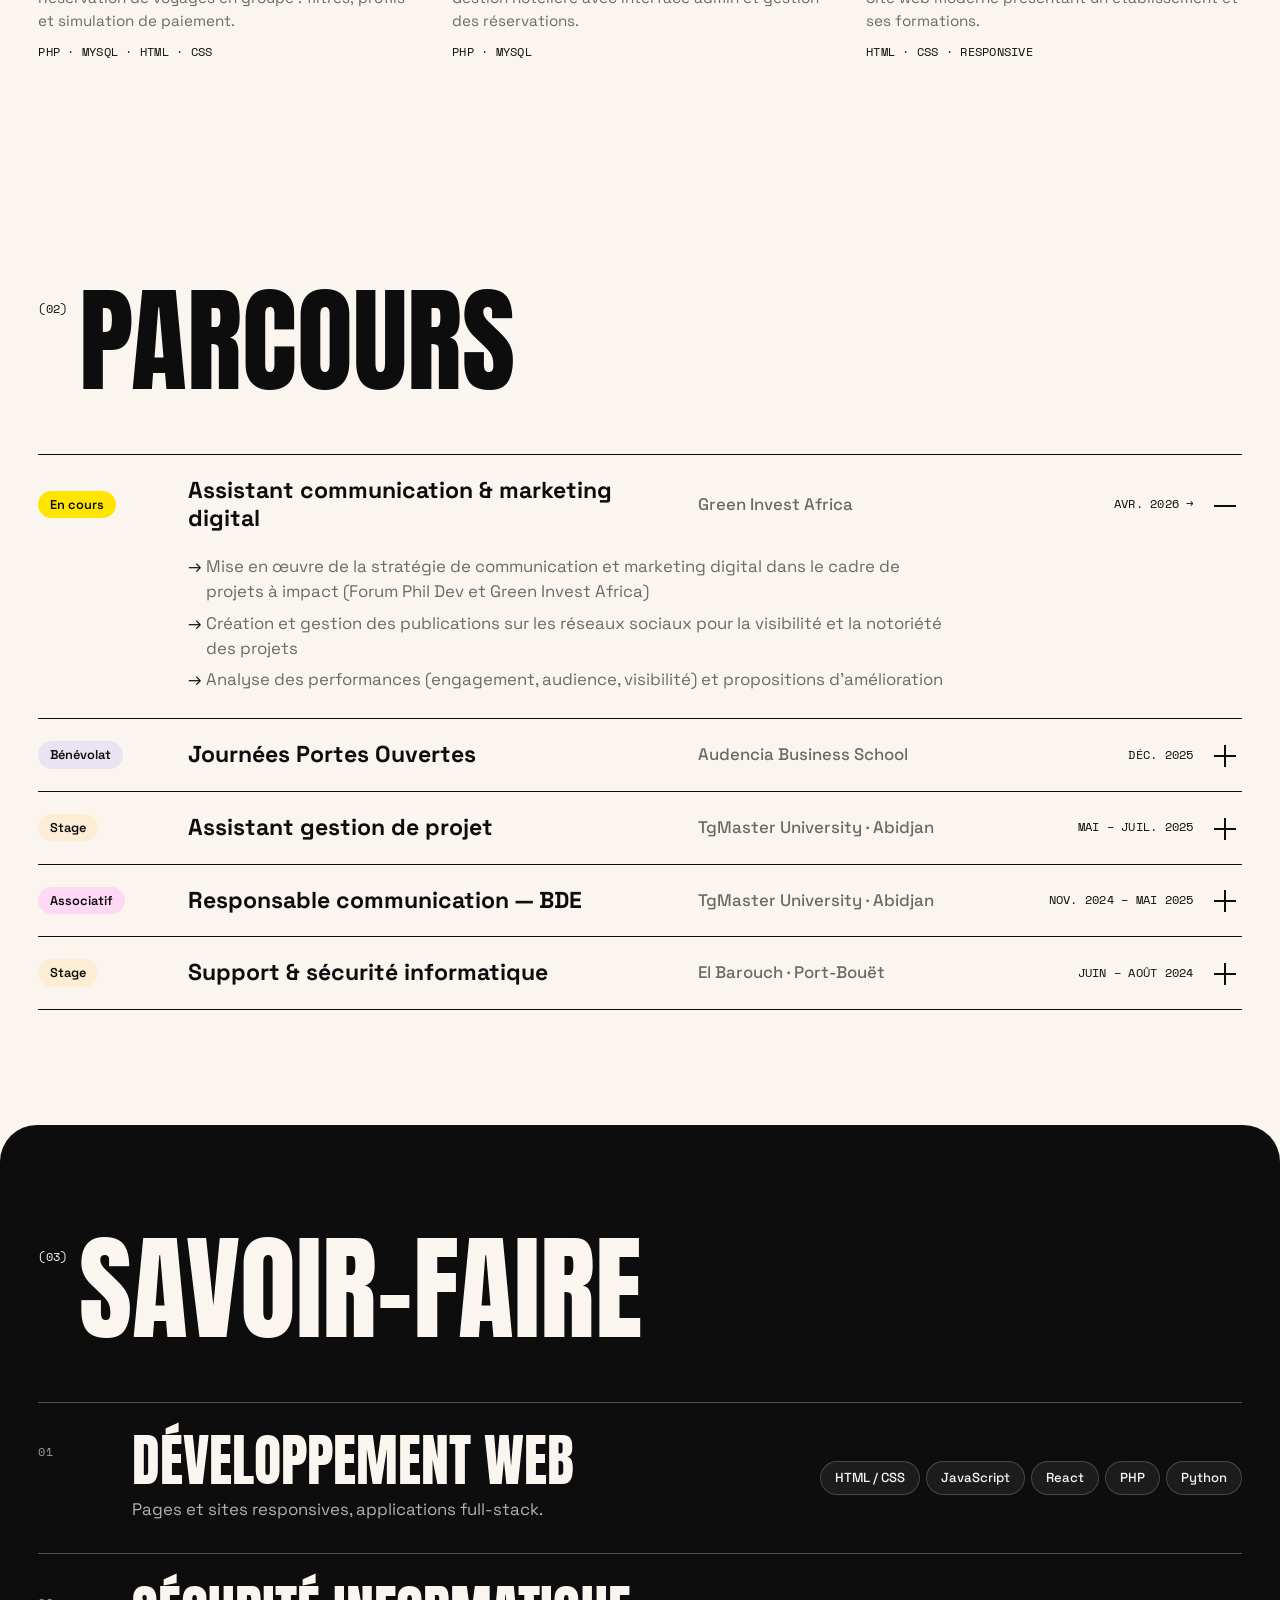
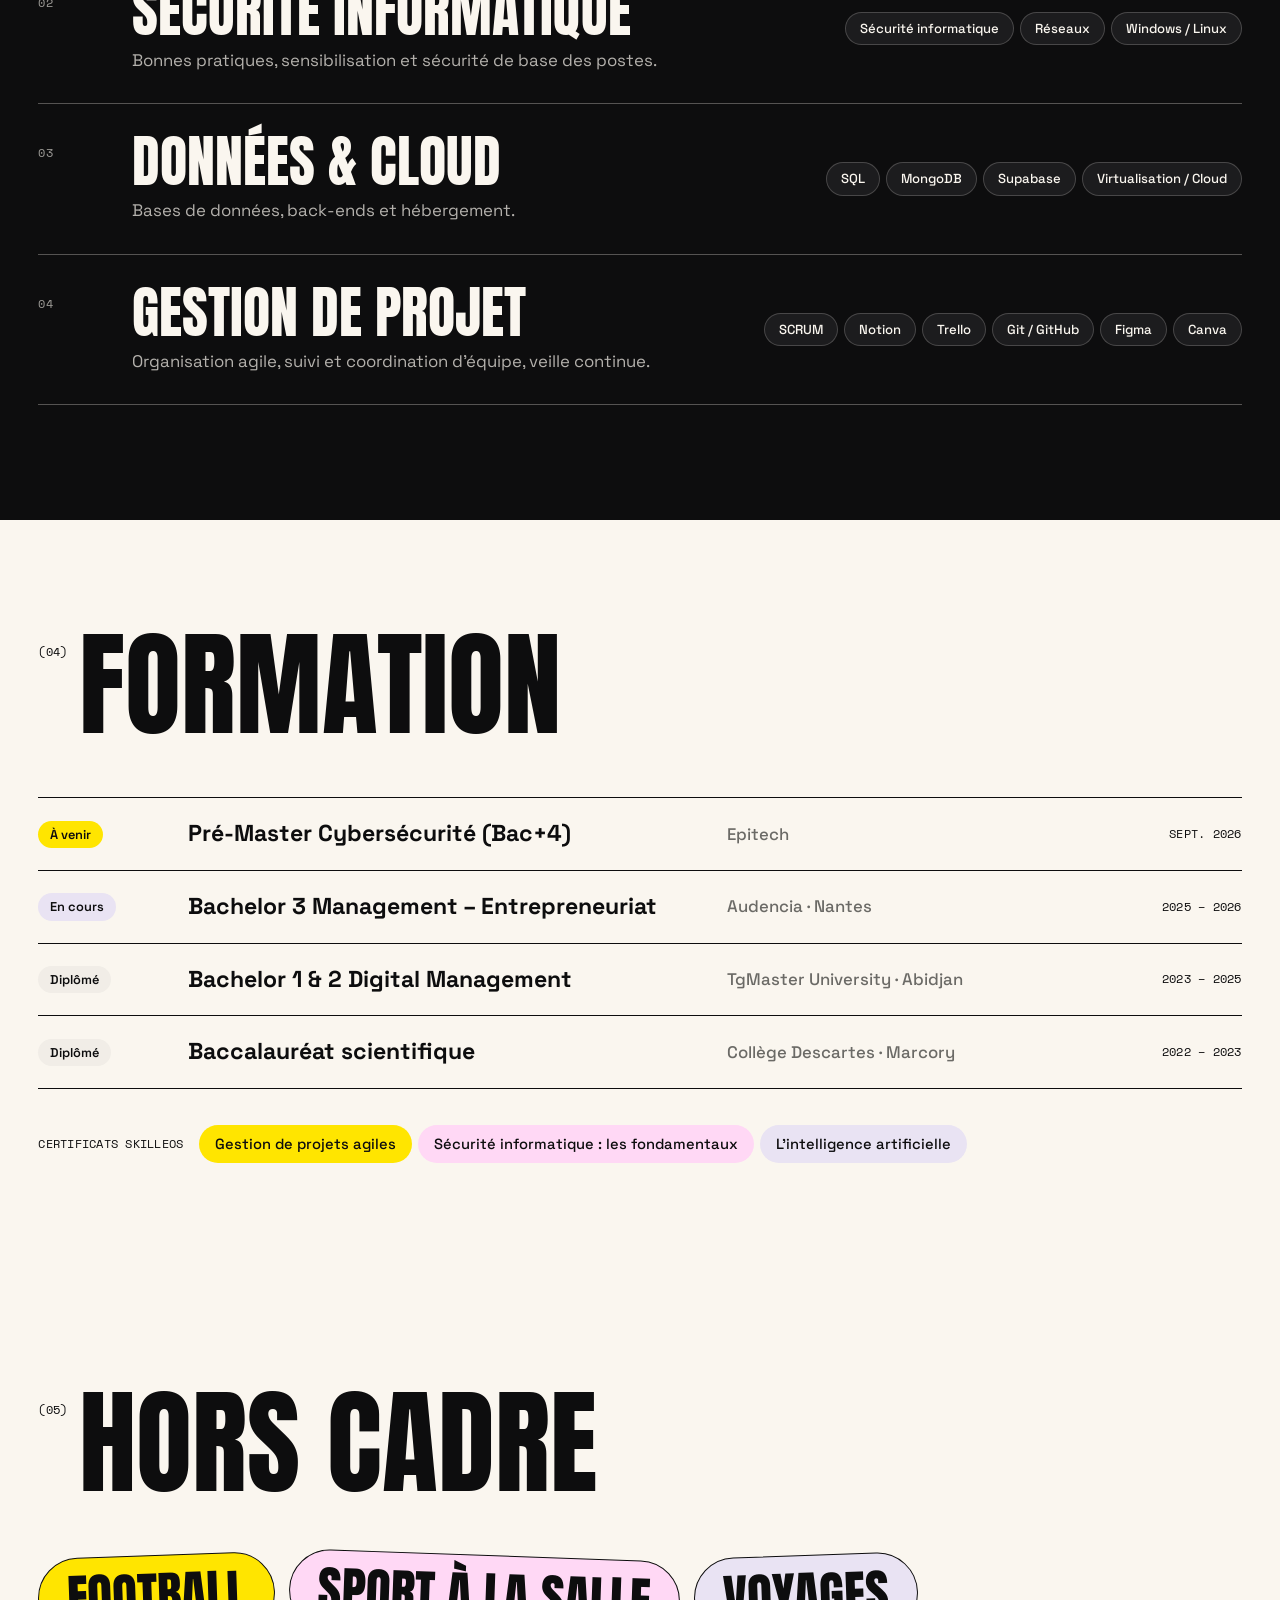
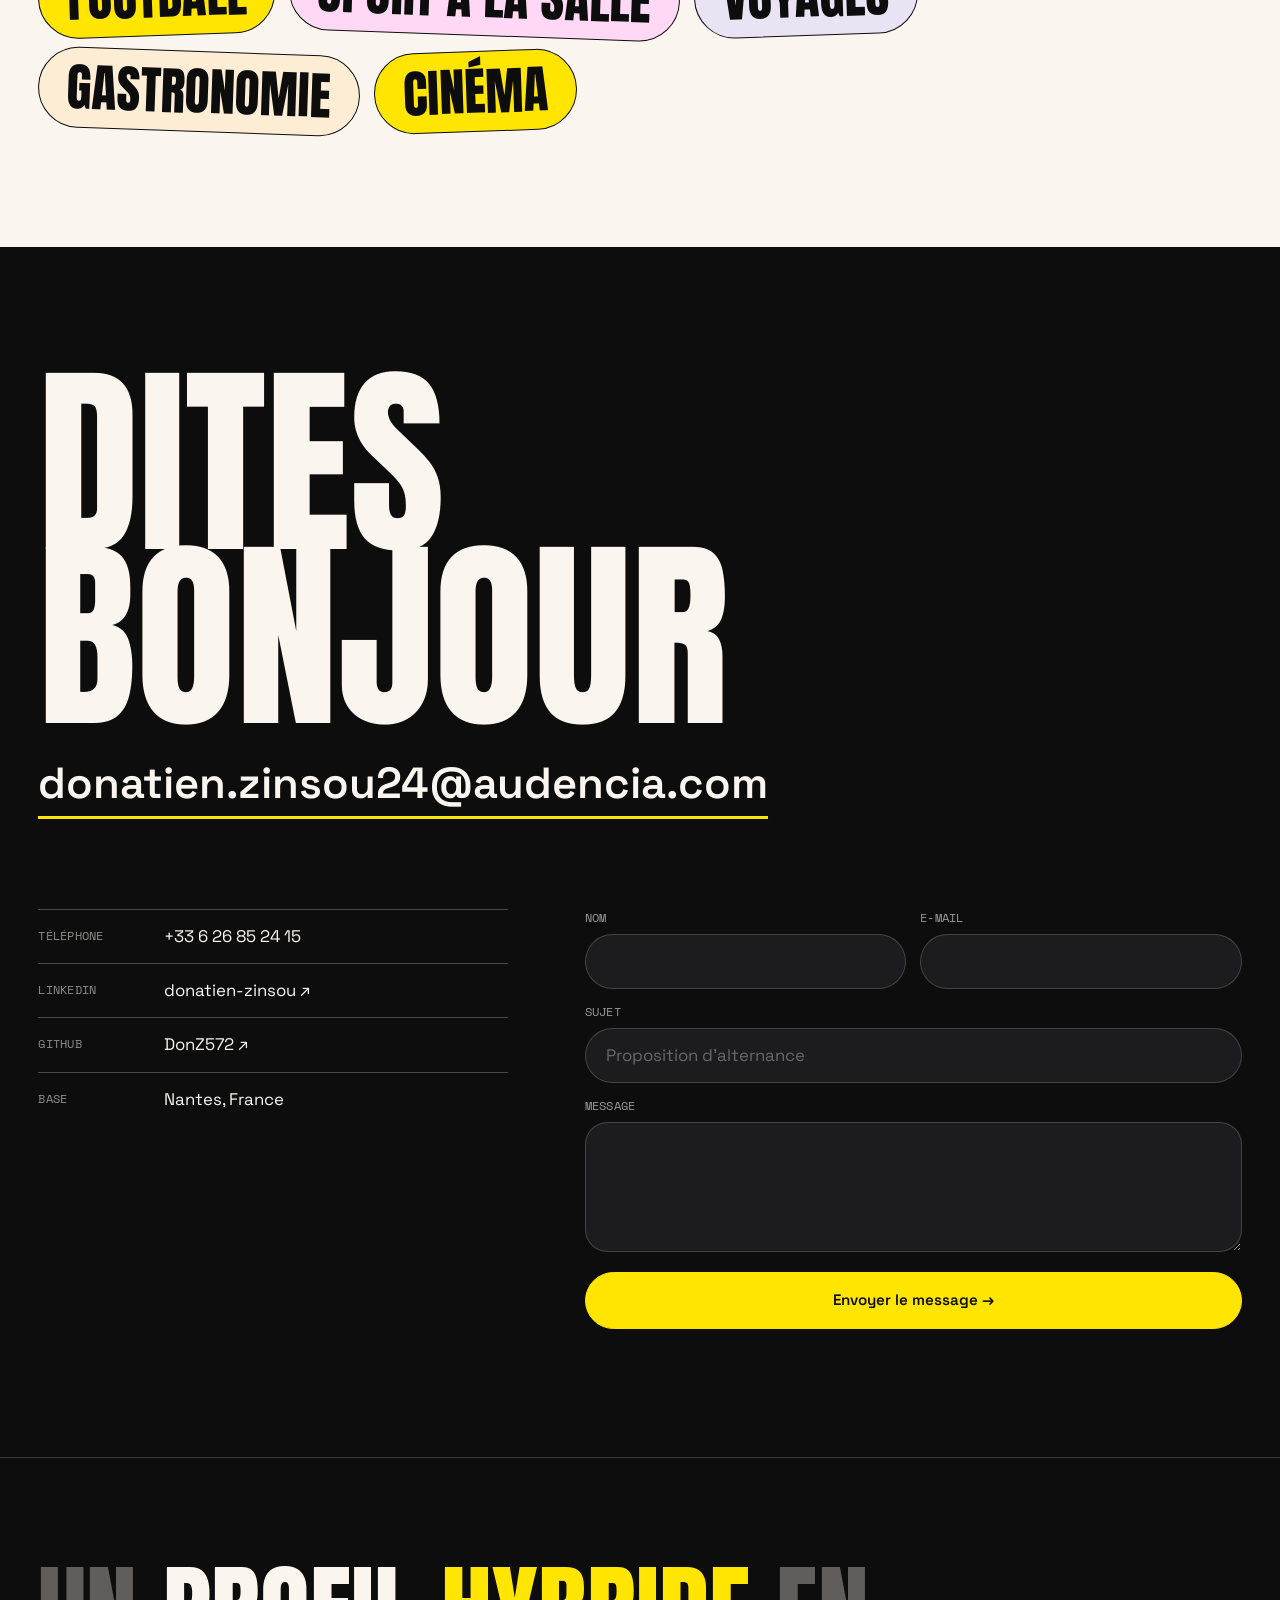
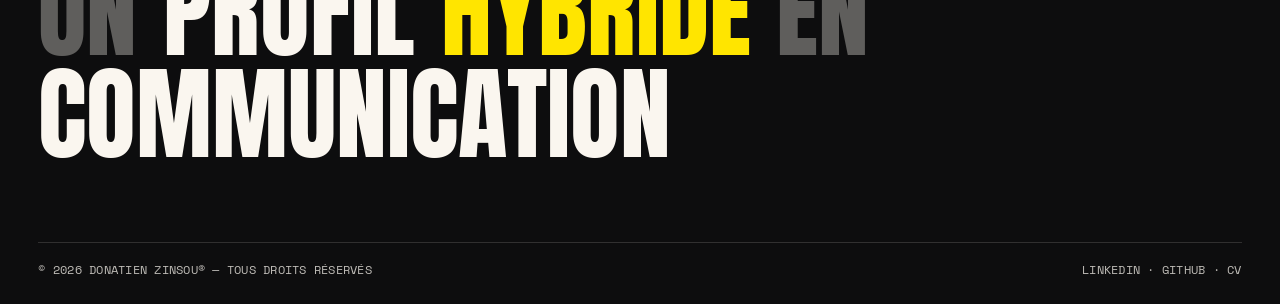
==== commit 7772ec8c: "Refonte des pages projets" ====
--- a/index.html
+++ b/index.html
@@ -18,6 +18,9 @@
 
     <!-- CSS -->
     <link rel="stylesheet" href="assets/Css/studio.css">
+
+    <!-- ICÔNE -->
+    <link rel="icon" href="assets/img/favicon.svg" type="image/svg+xml">
 
     <!-- Le loader n'apparaît que si le JS est actif -->
     <script>
@@ -28,15 +31,11 @@
         const isReload = performance.getEntriesByType('navigation')[0]?.type === 'reload';
         if ('scrollRestoration' in history) history.scrollRestoration = 'manual';
         if (isReload && location.hash) history.replaceState(null, '', location.pathname + location.search);
-        if (isReload || !location.hash) window.scrollTo(0, 0);
-
-        // Filets de sécurité : fin du chargement et retour depuis le cache du navigateur
-        const toTop = () => { if (!window.showContactMessage && (isReload || !location.hash)) window.scrollTo(0, 0); };
+
+        const toTop = () => { if (isReload || !location.hash) window.scrollTo(0, 0); };
+        toTop();
         window.addEventListener('load', toTop);
         window.addEventListener('pageshow', event => { if (event.persisted) toTop(); });
-
-        // Exception : après l'envoi du formulaire, on affiche le message de confirmation
-        window.showContactMessage = false;
     </script>
     <script defer src="assets/js/studio.js"></script>
 </head>
@@ -222,7 +221,7 @@
                     </a>
                 </li>
                 <li>
-                    <a href="projects/cisco.html">
+                    <a href="projects/ecole.html">
                         <img src="assets/img/site-ecole.jpg" alt="" loading="lazy">
                         <span class="ws-title">Site de l'école</span>
                         <span class="ws-desc">Site web moderne présentant un établissement et ses formations.</span>
@@ -439,8 +438,6 @@
                 </dl>
 
                 <form class="form" data-mailto="donatien.zinsou24@audencia.com">
-                    
-                    
                     <label><span class="mono">Nom</span><input type="text" name="name" value="" maxlength="255" autocomplete="name" required></label>
                     <label><span class="mono">E-mail</span><input type="email" name="email" value="" maxlength="255" autocomplete="email" required></label>
                     <label class="wide"><span class="mono">Sujet</span><input type="text" name="subject" value="" maxlength="255" placeholder="Proposition d'alternance"></label>
--- a/assets/Css/studio.css
+++ b/assets/Css/studio.css
@@ -1230,6 +1230,181 @@
     cursor: pointer;
 }
 
+/* ---------- Pages projets ---------- */
+
+.p-hero {
+    padding: 130px var(--pad) clamp(48px, 6vw, 80px);
+}
+
+.p-title {
+    margin: 18px 0 24px;
+    font-family: var(--display);
+    font-weight: 400;
+    font-size: clamp(3.4rem, 10vw, 10rem);
+    line-height: 0.92;
+    text-transform: uppercase;
+}
+
+.p-intro {
+    display: grid;
+    grid-template-columns: 1.3fr 1fr;
+    gap: 24px var(--pad);
+    align-items: end;
+}
+
+.p-lead {
+    font-size: clamp(1.15rem, 1.6vw, 1.45rem);
+    line-height: 1.45;
+}
+
+.p-intro .tags {
+    justify-content: flex-end;
+}
+
+.p-img {
+    margin-top: clamp(32px, 5vw, 64px);
+    aspect-ratio: 16 / 8;
+    overflow: hidden;
+    background: var(--cream-2);
+    border-radius: var(--radius);
+}
+
+.p-img img {
+    width: 100%;
+    height: 100%;
+    object-fit: cover;
+    object-position: top center;
+}
+
+.p-text {
+    display: grid;
+    gap: 18px;
+    max-width: 68ch;
+    font-size: clamp(1.05rem, 1.4vw, 1.25rem);
+    line-height: 1.6;
+}
+
+.features {
+    display: grid;
+    grid-template-columns: repeat(2, 1fr);
+    gap: 16px;
+}
+
+.features li {
+    display: flex;
+    flex-direction: column;
+    gap: 10px;
+    padding: 28px;
+    border: 1.5px solid var(--black);
+    border-radius: var(--radius);
+}
+
+.features .mono {
+    align-self: flex-start;
+    padding: 4px 12px;
+    border-radius: 99rem;
+}
+
+.features h3 {
+    font-family: var(--display);
+    font-weight: 400;
+    font-size: clamp(1.7rem, 2.6vw, 2.4rem);
+    line-height: 1;
+    text-transform: uppercase;
+}
+
+.features p {
+    color: var(--grey);
+}
+
+.p-tech {
+    display: grid;
+    grid-template-columns: 1.3fr 1fr;
+    gap: var(--pad);
+    align-items: start;
+}
+
+.p-tech .rows .row {
+    padding: 18px 0;
+    font-size: 1.1rem;
+    font-weight: 600;
+}
+
+.p-tech .tags li {
+    padding: 8px 16px;
+    font-size: 0.95rem;
+}
+
+.p-nav {
+    display: grid;
+    grid-template-columns: 1fr 1fr;
+    border-top: 1.5px solid var(--black);
+}
+
+.p-nav a {
+    display: flex;
+    flex-direction: column;
+    gap: 16px;
+    padding: clamp(32px, 5vw, 64px) var(--pad);
+    transition: background 0.3s, color 0.3s;
+}
+
+.p-nav a + a {
+    text-align: right;
+    border-left: 1.5px solid var(--black);
+}
+
+.p-nav a:hover {
+    color: var(--cream);
+    background: var(--black);
+}
+
+.p-nav strong {
+    font-family: var(--display);
+    font-weight: 400;
+    font-size: clamp(1.8rem, 4.5vw, 4rem);
+    line-height: 1;
+    text-transform: uppercase;
+}
+
+.p-footer {
+    padding: 24px var(--pad);
+    color: var(--cream);
+    background: var(--black);
+}
+
+.p-footer .footer-bar {
+    margin-top: 0;
+    padding-top: 0;
+    border-top: 0;
+}
+
+@media (max-width: 760px) {
+    .p-intro,
+    .p-tech,
+    .features {
+        grid-template-columns: 1fr;
+    }
+
+    .p-intro .tags {
+        justify-content: flex-start;
+    }
+
+    .p-img {
+        aspect-ratio: 4 / 3;
+    }
+
+    .p-nav {
+        grid-template-columns: 1fr;
+    }
+
+    .p-nav a + a {
+        text-align: left;
+        border-left: 0;
+        border-top: 1.5px solid var(--black);
+    }
+}
+
 /* ---------- Apparition au scroll ---------- */
 
 .reveal {
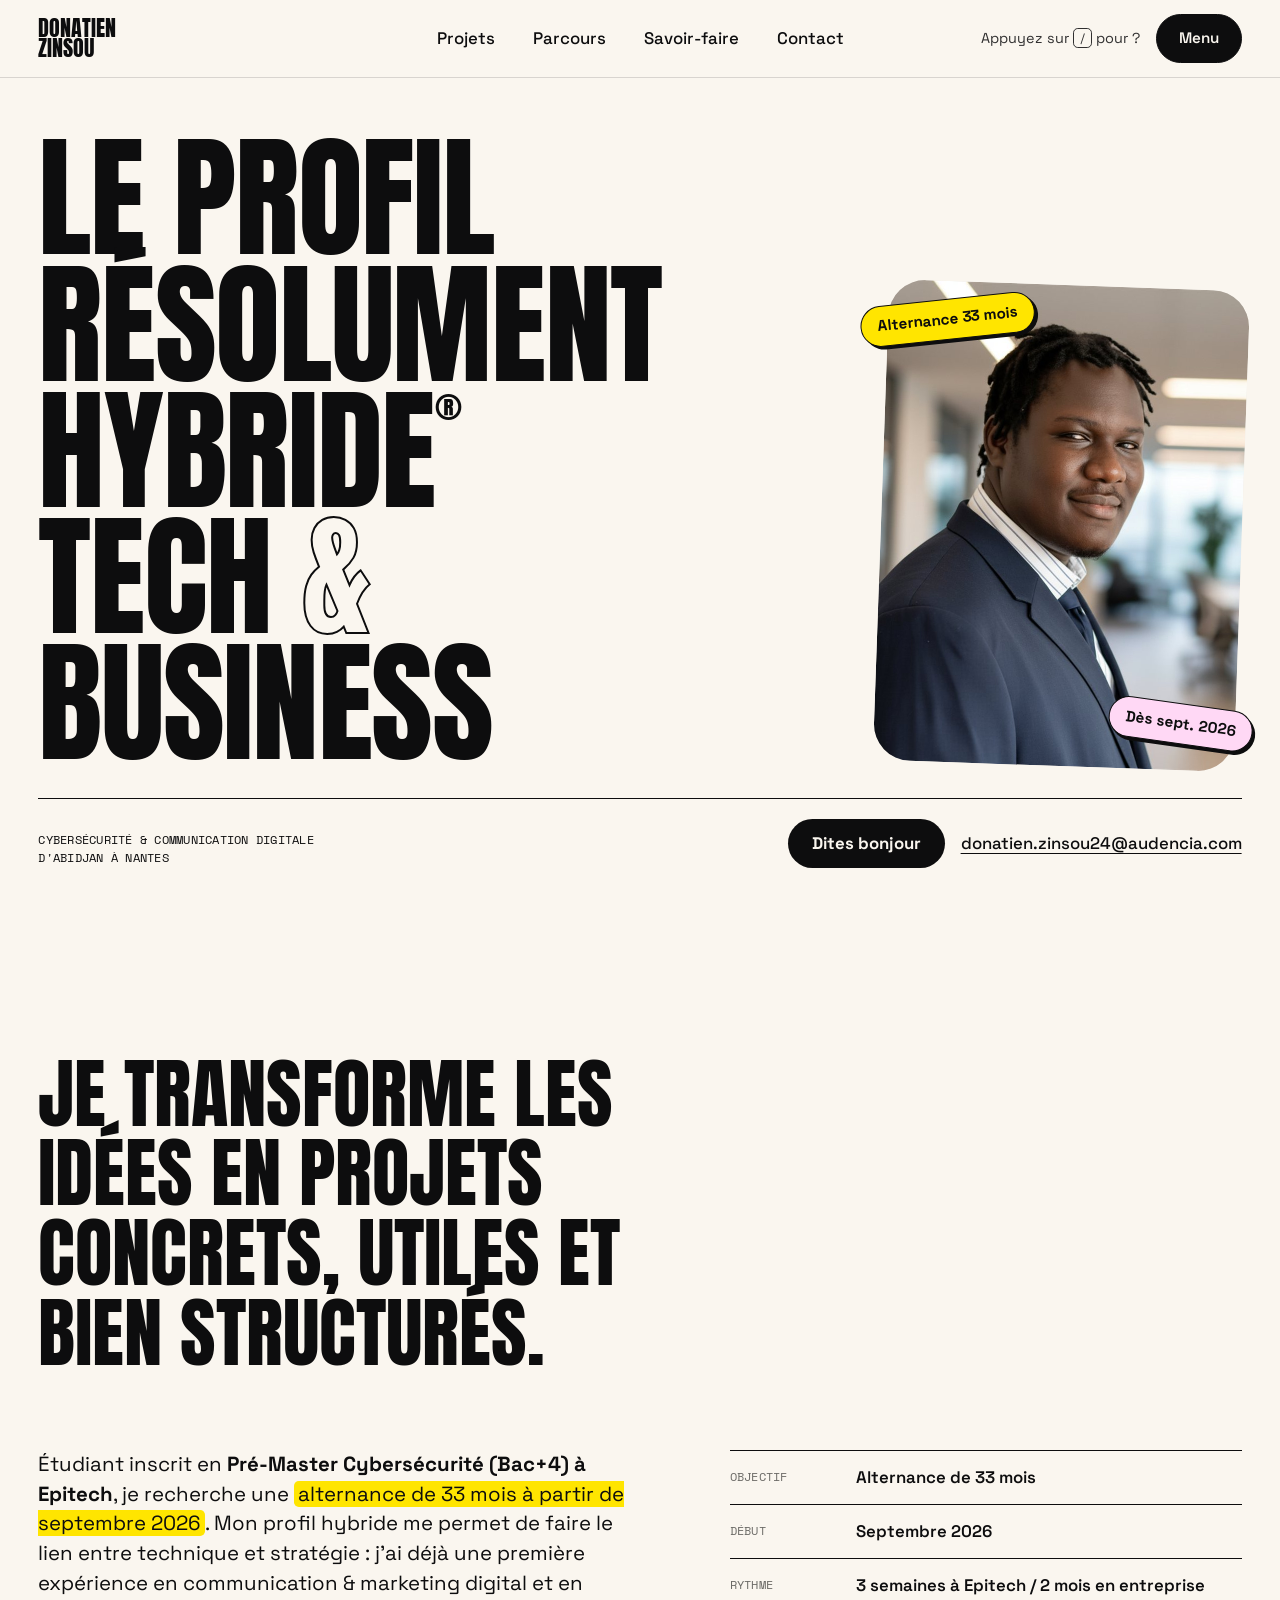
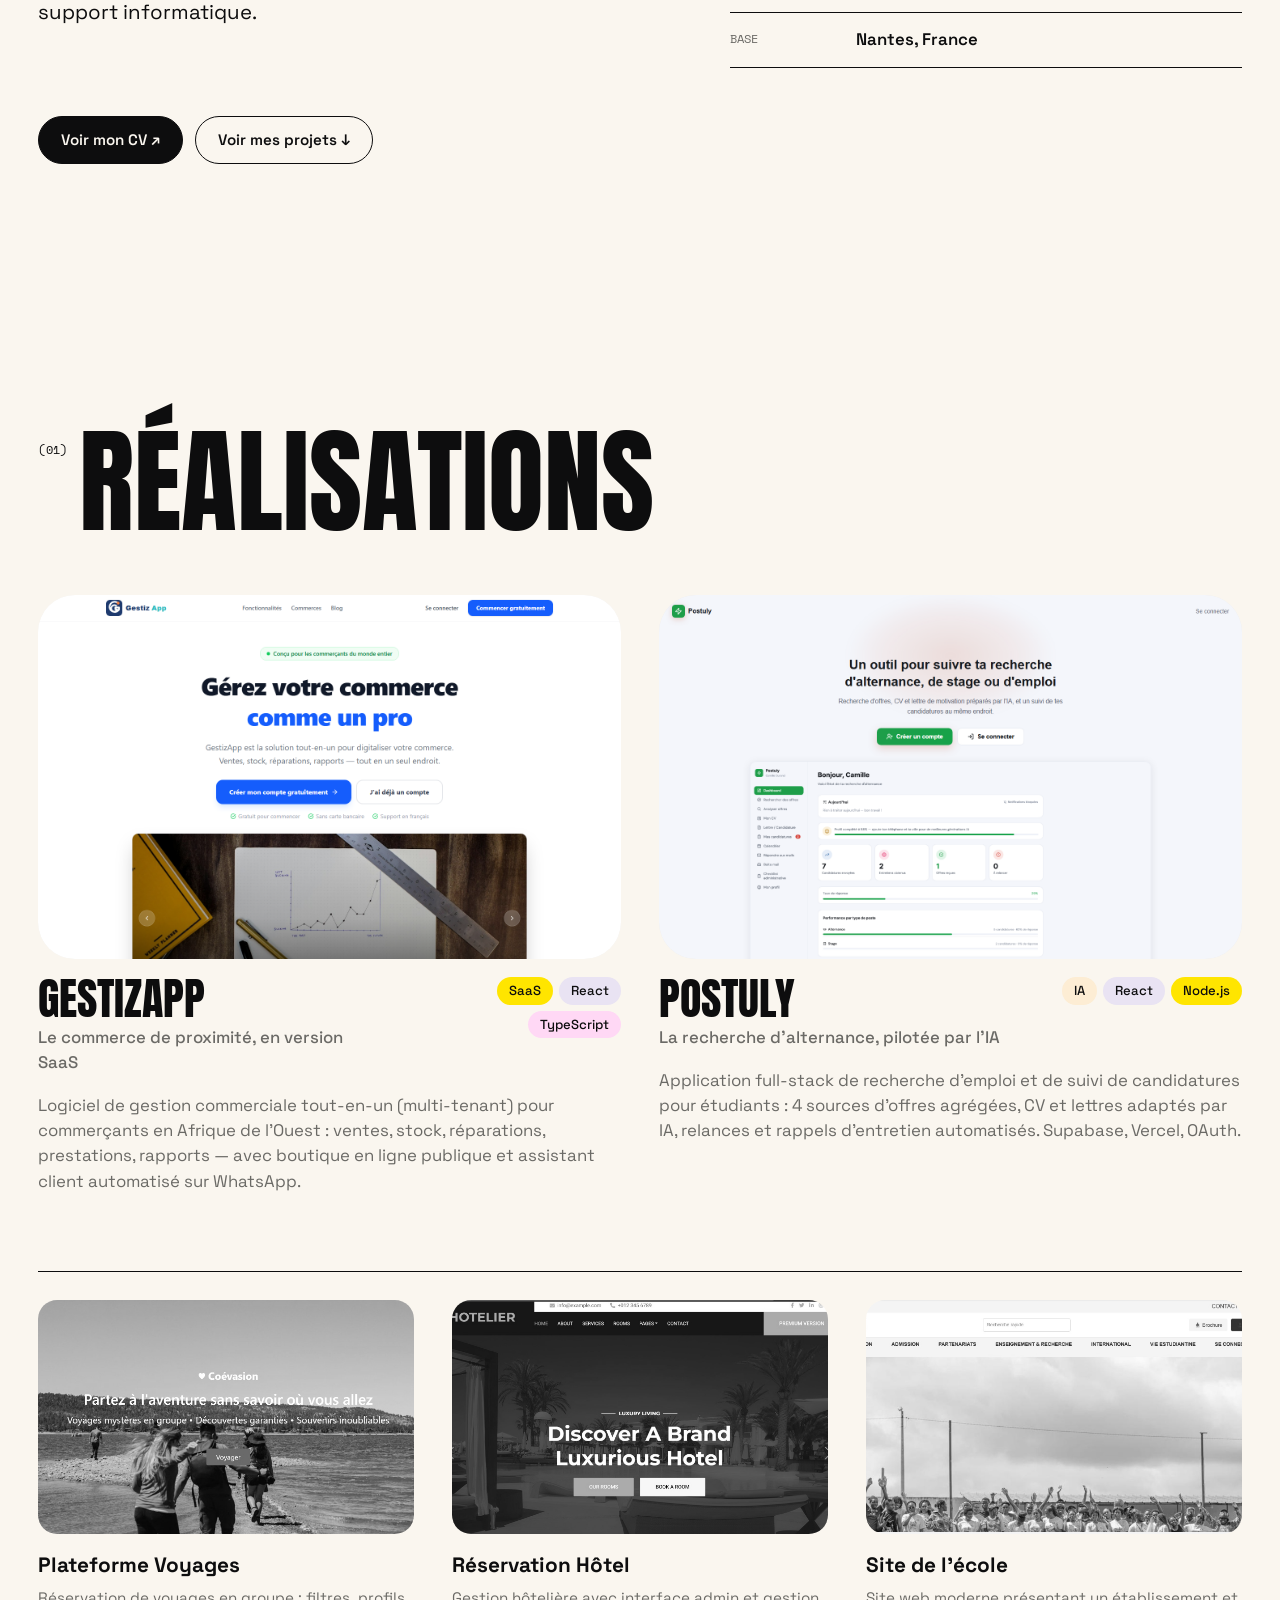
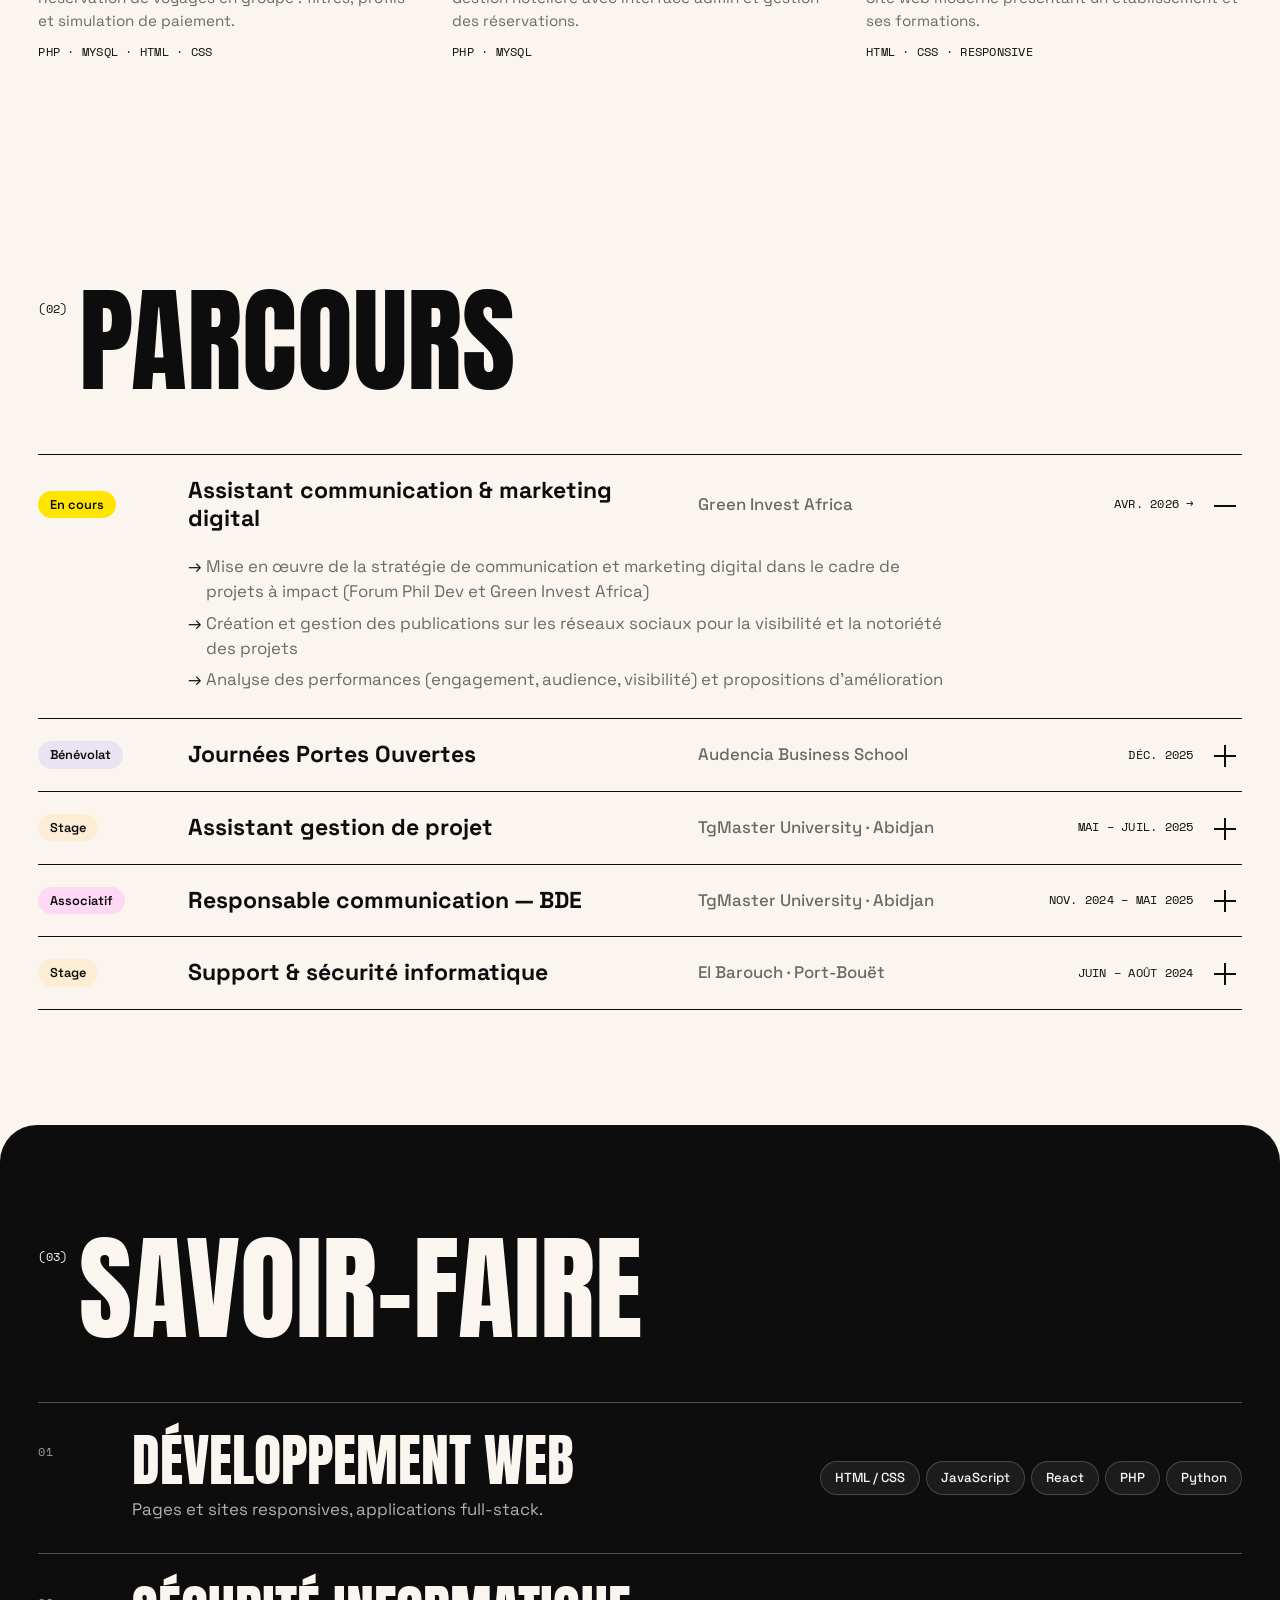
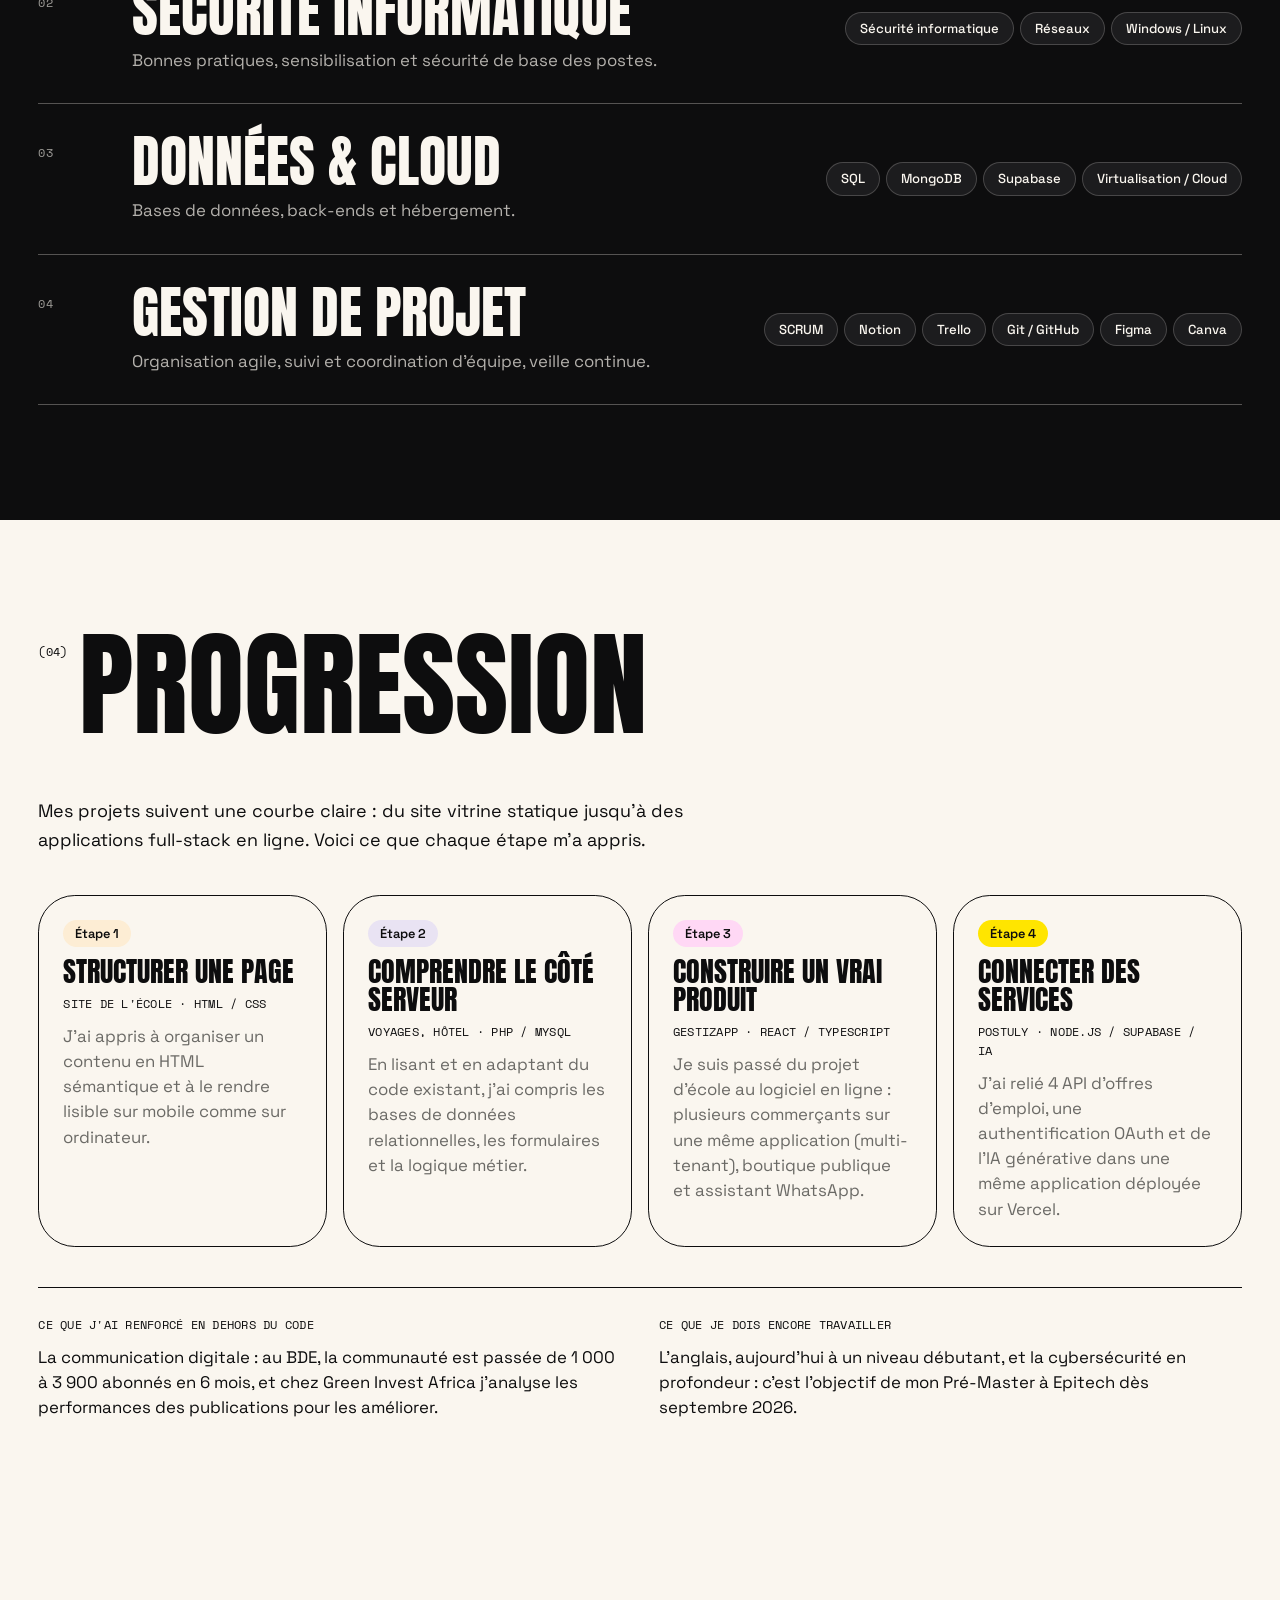
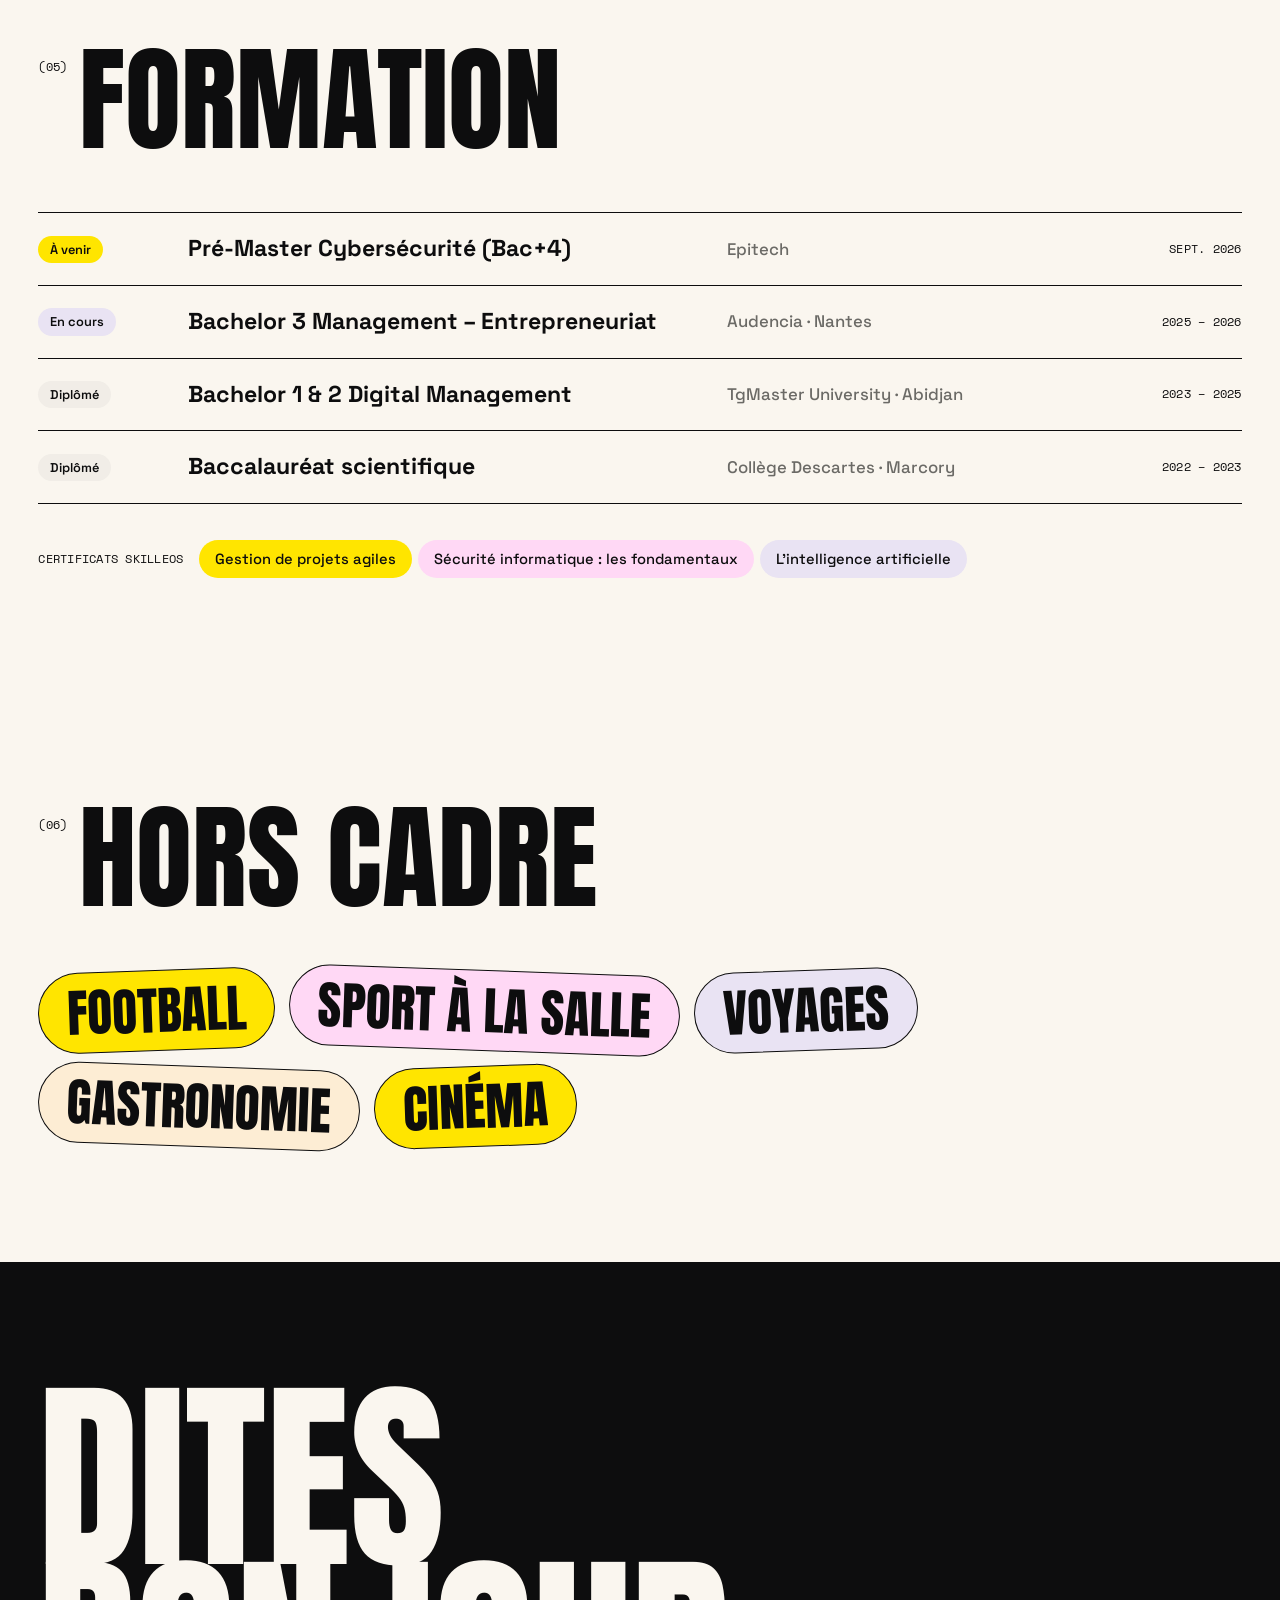
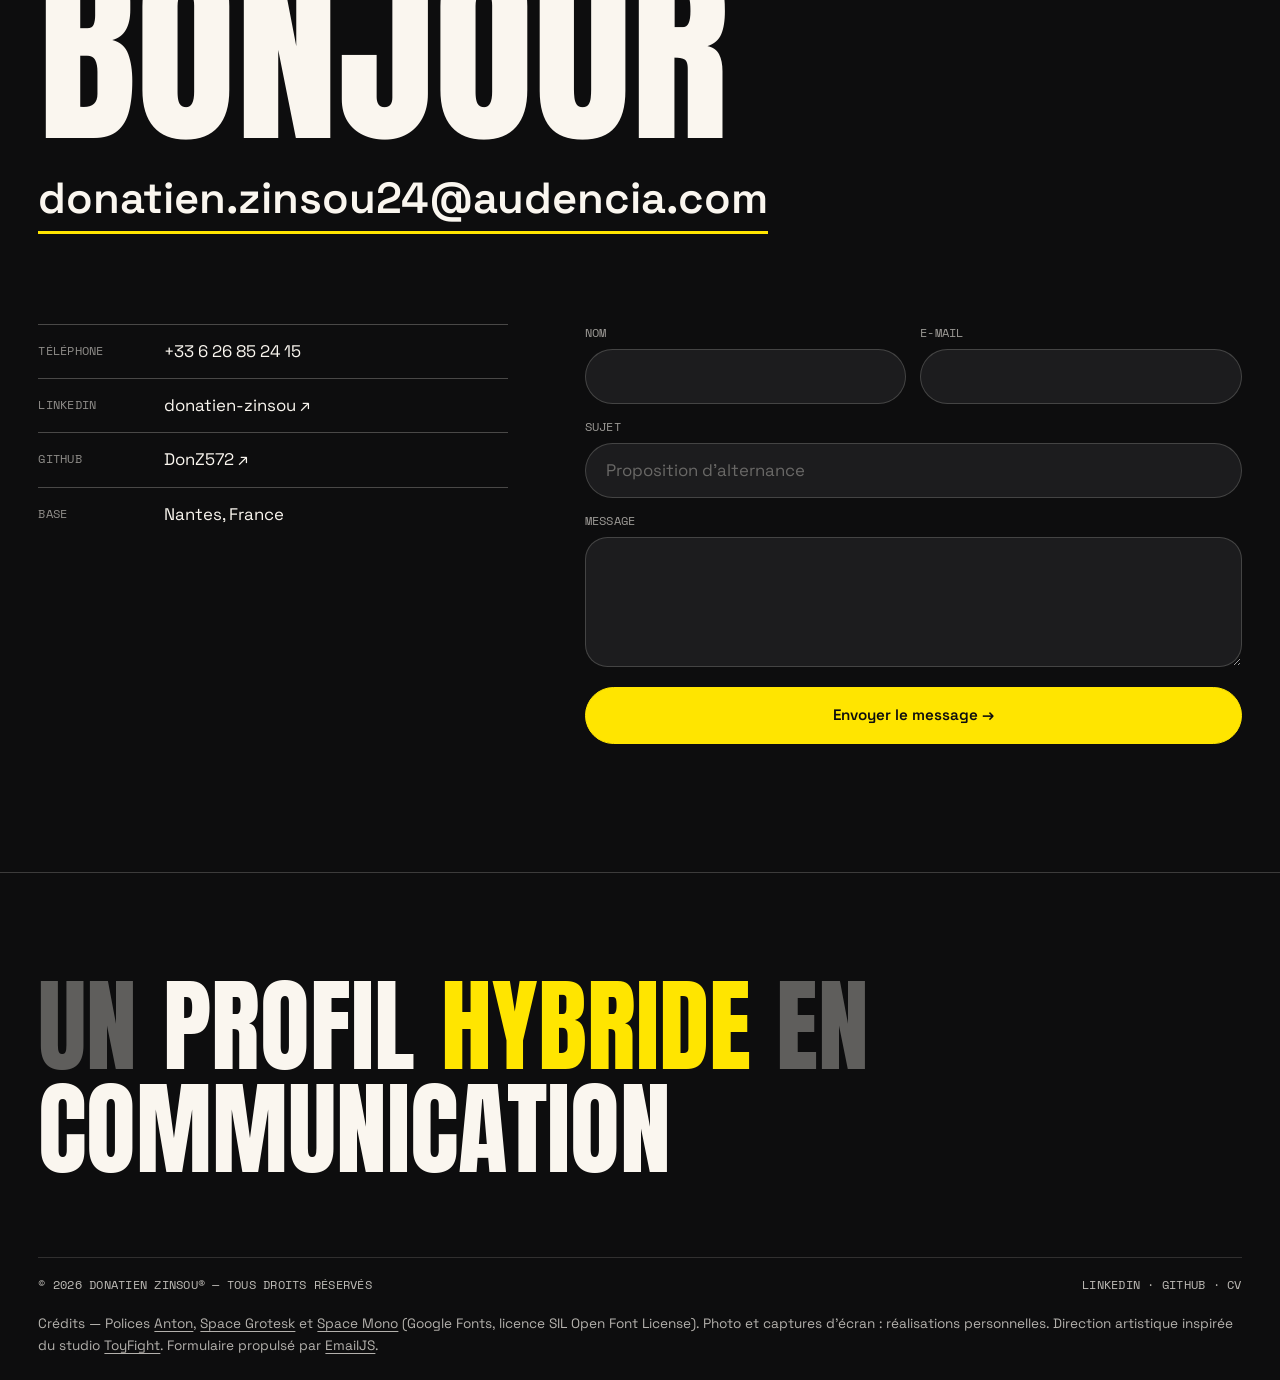
==== commit ad04da0c: "Ajout de la section progression et améliorations" ====
--- a/index.html
+++ b/index.html
@@ -10,6 +10,15 @@
     <!-- SEO -->
     <meta name="description" content="Portfolio de Donatien Zinsou — Cybersécurité & communication digitale. À la recherche d'une alternance de 33 mois à partir de septembre 2026.">
     <meta name="author" content="Donatien Zinsou">
+    <link rel="canonical" href="https://donz572.github.io/Portfolio/">
+
+    <!-- Aperçu lors du partage du lien (LinkedIn, WhatsApp…) -->
+    <meta property="og:type" content="website">
+    <meta property="og:title" content="Donatien Zinsou | Portfolio">
+    <meta property="og:description" content="Cybersécurité & communication digitale. À la recherche d'une alternance de 33 mois dès septembre 2026.">
+    <meta property="og:url" content="https://donz572.github.io/Portfolio/">
+    <meta property="og:image" content="https://donz572.github.io/Portfolio/assets/img/image1.jpg">
+    <meta property="og:locale" content="fr_FR">
 
     <!-- POLICES -->
     <link rel="preconnect" href="https://fonts.googleapis.com">
@@ -80,6 +89,7 @@
             <a href="#projects">Projets</a>
             <a href="#experience">Parcours</a>
             <a href="#skills">Savoir-faire</a>
+            <a href="#progress">Progression</a>
             <a href="#education">Formation</a>
             <a href="#contact">Contact</a>
         </nav>
@@ -179,7 +189,7 @@
 
             <div class="works">
                 <a class="work" href="https://gestizapp.com" target="_blank" rel="noopener noreferrer">
-                    <div class="work-img"><img src="assets/img/gestizapp.png" alt="" loading="lazy"></div>
+                    <div class="work-img"><img src="assets/img/gestizapp.png" alt="Page d'accueil de GestizApp : « Gérez votre commerce comme un pro »" loading="lazy"></div>
                     <div class="work-info">
                         <div>
                             <h3>GestizApp</h3>
@@ -191,7 +201,7 @@
                 </a>
 
                 <a class="work" href="https://postulyjob.vercel.app/" target="_blank" rel="noopener noreferrer">
-                    <div class="work-img"><img src="assets/img/postuly.png" alt="" loading="lazy"></div>
+                    <div class="work-img"><img src="assets/img/postuly.png" alt="Tableau de bord de Postuly : suivi des candidatures et taux de réponse" loading="lazy"></div>
                     <div class="work-info">
                         <div>
                             <h3>Postuly</h3>
@@ -206,7 +216,7 @@
             <ul class="works-small">
                 <li>
                     <a href="projects/voyages.html">
-                        <img src="assets/img/projet1.jpg" alt="" loading="lazy">
+                        <img src="assets/img/projet1.jpg" alt="Page d'accueil de la plateforme Voyages" loading="lazy">
                         <span class="ws-title">Plateforme Voyages</span>
                         <span class="ws-desc">Réservation de voyages en groupe : filtres, profils et simulation de paiement.</span>
                         <span class="mono">PHP · MySQL · HTML · CSS</span>
@@ -214,7 +224,7 @@
                 </li>
                 <li>
                     <a href="projects/hotel.html">
-                        <img src="assets/img/hotel.jpg" alt="" loading="lazy">
+                        <img src="assets/img/hotel.jpg" alt="Page d'accueil du site de réservation hôtelière" loading="lazy">
                         <span class="ws-title">Réservation Hôtel</span>
                         <span class="ws-desc">Gestion hôtelière avec interface admin et gestion des réservations.</span>
                         <span class="mono">PHP · MySQL</span>
@@ -222,7 +232,7 @@
                 </li>
                 <li>
                     <a href="projects/ecole.html">
-                        <img src="assets/img/site-ecole.jpg" alt="" loading="lazy">
+                        <img src="assets/img/site-ecole.jpg" alt="Page d'accueil du site vitrine de l'école" loading="lazy">
                         <span class="ws-title">Site de l'école</span>
                         <span class="ws-desc">Site web moderne présentant un établissement et ses formations.</span>
                         <span class="mono">HTML · CSS · Responsive</span>
@@ -356,10 +366,61 @@
             </ol>
         </section>
 
+        <!--  PROGRESSION : CE QUE J'AI APPRIS  -->
+        <section class="block" id="progress">
+            <header class="block-head">
+                <span class="mono">(04)</span>
+                <h2>Progression</h2>
+            </header>
+
+            <p class="p-text progress-lead">
+                Mes projets suivent une courbe claire : du site vitrine statique jusqu'à des applications
+                full-stack en ligne. Voici ce que chaque étape m'a appris.
+            </p>
+
+            <ol class="steps">
+                <li>
+                    <span class="row-cat t-peach">Étape 1</span>
+                    <h3>Structurer une page</h3>
+                    <p class="mono">Site de l'école · HTML / CSS</p>
+                    <p>J'ai appris à organiser un contenu en HTML sémantique et à le rendre lisible sur mobile comme sur ordinateur.</p>
+                </li>
+                <li>
+                    <span class="row-cat t-lilac">Étape 2</span>
+                    <h3>Comprendre le côté serveur</h3>
+                    <p class="mono">Voyages, Hôtel · PHP / MySQL</p>
+                    <p>En lisant et en adaptant du code existant, j'ai compris les bases de données relationnelles, les formulaires et la logique métier.</p>
+                </li>
+                <li>
+                    <span class="row-cat t-pink">Étape 3</span>
+                    <h3>Construire un vrai produit</h3>
+                    <p class="mono">GestizApp · React / TypeScript</p>
+                    <p>Je suis passé du projet d'école au logiciel en ligne : plusieurs commerçants sur une même application (multi-tenant), boutique publique et assistant WhatsApp.</p>
+                </li>
+                <li>
+                    <span class="row-cat t-yellow">Étape 4</span>
+                    <h3>Connecter des services</h3>
+                    <p class="mono">Postuly · Node.js / Supabase / IA</p>
+                    <p>J'ai relié 4 API d'offres d'emploi, une authentification OAuth et de l'IA générative dans une même application déployée sur Vercel.</p>
+                </li>
+            </ol>
+
+            <div class="progress-grid">
+                <div>
+                    <p class="mono">Ce que j'ai renforcé en dehors du code</p>
+                    <p>La communication digitale : au BDE, la communauté est passée de 1 000 à 3 900 abonnés en 6 mois, et chez Green Invest Africa j'analyse les performances des publications pour les améliorer.</p>
+                </div>
+                <div>
+                    <p class="mono">Ce que je dois encore travailler</p>
+                    <p>L'anglais, aujourd'hui à un niveau débutant, et la cybersécurité en profondeur : c'est l'objectif de mon Pré-Master à Epitech dès septembre 2026.</p>
+                </div>
+            </div>
+        </section>
+
         <!--  FORMATION  -->
         <section class="block" id="education">
             <header class="block-head">
-                <span class="mono">(04)</span>
+                <span class="mono">(05)</span>
                 <h2>Formation</h2>
             </header>
 
@@ -411,7 +472,7 @@
         <!--  HORS CADRE  -->
         <section class="block" id="interests">
             <header class="block-head">
-                <span class="mono">(05)</span>
+                <span class="mono">(06)</span>
                 <h2>Hors cadre</h2>
             </header>
 
@@ -438,6 +499,9 @@
                 </dl>
 
                 <form class="form" data-mailto="donatien.zinsou24@audencia.com">
+                    <p class="form-msg" id="form-status" role="status" aria-live="polite" hidden></p>
+                    <!-- Piège anti-robots : invisible pour les humains -->
+                    <input type="text" name="website" tabindex="-1" autocomplete="off" aria-hidden="true" style="position:absolute;left:-9999px">
                     <label><span class="mono">Nom</span><input type="text" name="name" value="" maxlength="255" autocomplete="name" required></label>
                     <label><span class="mono">E-mail</span><input type="email" name="email" value="" maxlength="255" autocomplete="email" required></label>
                     <label class="wide"><span class="mono">Sujet</span><input type="text" name="subject" value="" maxlength="255" placeholder="Proposition d'alternance"></label>
@@ -468,6 +532,15 @@
             </span>
             <button class="mono link-btn" type="button" id="clear-fx" hidden>Effacer les effets</button>
         </div>
+
+        <p class="credits">
+            Crédits — Polices <a href="https://fonts.google.com/specimen/Anton" target="_blank" rel="noopener noreferrer">Anton</a>,
+            <a href="https://fonts.google.com/specimen/Space+Grotesk" target="_blank" rel="noopener noreferrer">Space Grotesk</a> et
+            <a href="https://fonts.google.com/specimen/Space+Mono" target="_blank" rel="noopener noreferrer">Space Mono</a>
+            (Google Fonts, licence SIL Open Font License). Photo et captures d'écran : réalisations personnelles.
+            Direction artistique inspirée du studio <a href="https://toyfight.co/" target="_blank" rel="noopener noreferrer">ToyFight</a>.
+            Formulaire propulsé par <a href="https://www.emailjs.com/" target="_blank" rel="noopener noreferrer">EmailJS</a>.
+        </p>
     </footer>
 
 </body>
--- a/assets/Css/studio.css
+++ b/assets/Css/studio.css
@@ -210,9 +210,11 @@
     grid-template-columns: 1fr auto 1fr;
     align-items: center;
     gap: 16px;
-    padding: 18px var(--pad);
-    color: #fff;
-    mix-blend-mode: difference;
+    padding: 14px var(--pad);
+    color: var(--black);
+    background: rgba(250, 246, 239, 0.92);
+    backdrop-filter: blur(10px);
+    border-bottom: 1.5px solid var(--line);
 }
 
 .logo {
@@ -257,14 +259,15 @@
 }
 
 .header .pill-btn {
-    border-color: #fff;
-    background: #fff;
-    color: #000;
+    border-color: var(--black);
+    background: var(--black);
+    color: var(--cream);
 }
 
 .header .pill-btn:hover {
-    background: transparent;
-    color: #fff;
+    background: var(--yellow);
+    border-color: var(--yellow);
+    color: var(--black);
 }
 
 /* ---------- Menu plein écran ---------- */
@@ -592,14 +595,21 @@
 .say-hi-label span:last-child {
     transform: translateY(140%);
     color: var(--yellow);
+    visibility: hidden;
 }
 
 .say-hi:hover .say-hi-label span:first-child {
     transform: translateY(-140%);
 }
 
-.say-hi:hover .say-hi-label span:last-child {
+.say-hi:hover .say-hi-label span:last-child,
+.say-hi:focus-visible .say-hi-label span:last-child {
     transform: none;
+    visibility: visible;
+}
+
+.say-hi:focus-visible .say-hi-label span:first-child {
+    transform: translateY(-140%);
 }
 
 .say-hi-mail {
@@ -1230,6 +1240,88 @@
     cursor: pointer;
 }
 
+/* ---------- Progression ---------- */
+
+.progress-lead {
+    margin-bottom: 40px;
+}
+
+.steps {
+    display: grid;
+    grid-template-columns: repeat(4, 1fr);
+    gap: 16px;
+    counter-reset: none;
+}
+
+.steps li {
+    display: flex;
+    flex-direction: column;
+    gap: 10px;
+    padding: 24px;
+    border: 1.5px solid var(--black);
+    border-radius: var(--radius);
+}
+
+.steps .row-cat {
+    align-self: flex-start;
+}
+
+.steps h3 {
+    font-family: var(--display);
+    font-weight: 400;
+    font-size: clamp(1.6rem, 2.2vw, 2.1rem);
+    line-height: 1;
+    text-transform: uppercase;
+}
+
+.steps p:last-child {
+    color: var(--grey);
+}
+
+.progress-grid {
+    display: grid;
+    grid-template-columns: 1fr 1fr;
+    gap: var(--pad);
+    margin-top: 40px;
+    padding-top: 28px;
+    border-top: 1.5px solid var(--black);
+}
+
+.progress-grid .mono {
+    margin-bottom: 10px;
+}
+
+/* ---------- Crédits ---------- */
+
+.credits {
+    margin-top: 18px;
+    font-size: 0.85rem;
+    line-height: 1.6;
+    opacity: 0.7;
+}
+
+.credits a {
+    text-decoration: underline;
+    text-underline-offset: 3px;
+}
+
+.credits a:hover {
+    color: var(--yellow);
+}
+
+@media (max-width: 1024px) {
+    .steps {
+        grid-template-columns: 1fr 1fr;
+    }
+}
+
+@media (max-width: 760px) {
+    .steps,
+    .progress-grid {
+        grid-template-columns: 1fr;
+    }
+}
+
 /* ---------- Pages projets ---------- */
 
 .p-hero {
